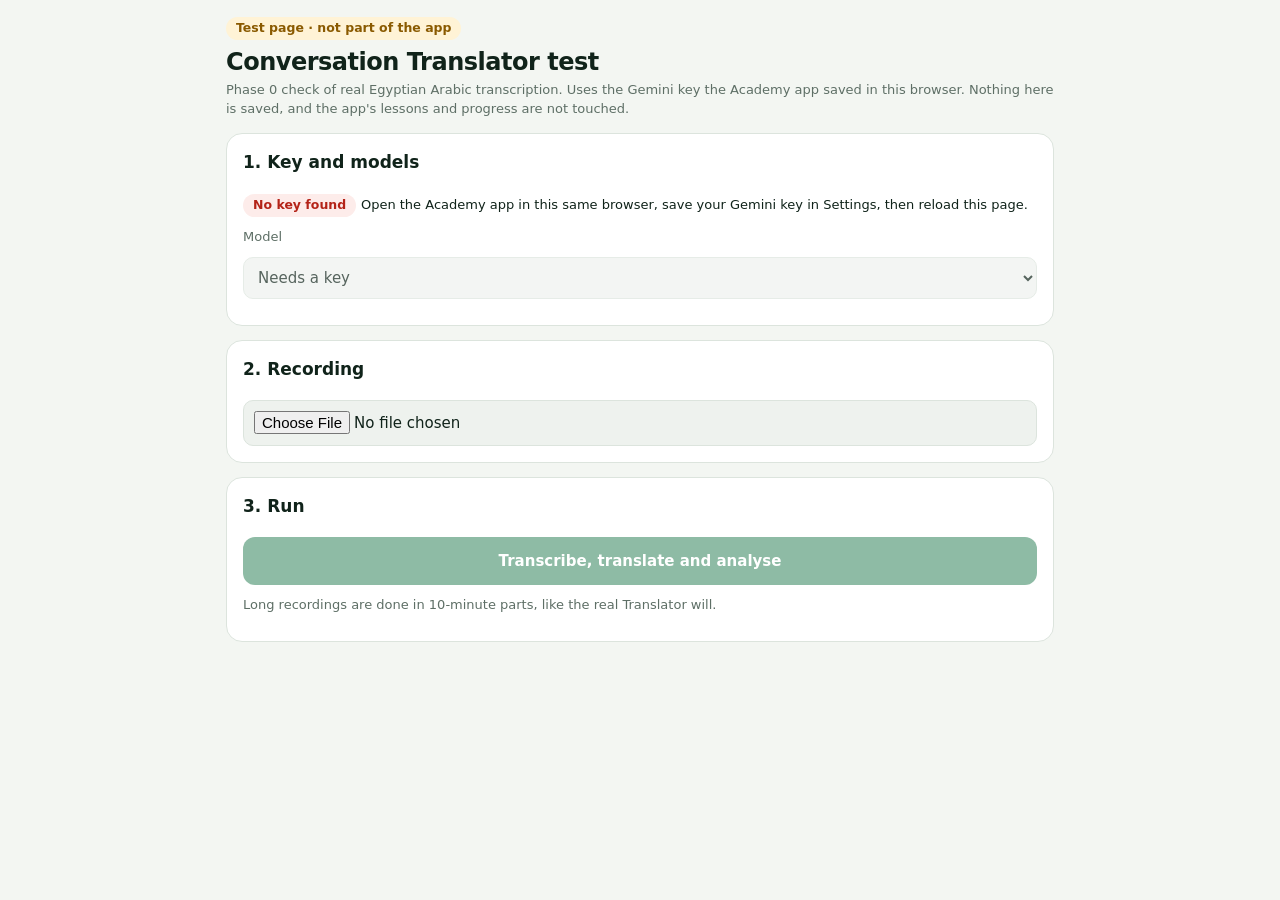
==== translator-lab.html @ 2e67fa05 "Add unlinked test page for the planned Conversation Translator Phase 0 check of real Gemini transcri" ====
<!doctype html>
<html lang="en">
<head>
<meta charset="utf-8">
<meta name="viewport" content="width=device-width,initial-scale=1,viewport-fit=cover">
<meta name="robots" content="noindex">
<title>Translator Test</title>
<!-- Phase 0 test page for the planned Conversation Translator. Not linked from the app. It only READS the Gemini key
     the Academy saved in this browser; it never writes to the app's storage, so lessons and progress are untouched. -->
<style>
:root{--bg:#F3F6F2;--surface:#fff;--sunk:#EEF2EE;--ink:#10231A;--muted:#5E6F66;--ink-2:#46584E;--line:#DCE4DD;--pri:#1F7A4D;--on-pri:#fff;--pale:#E3F1E8;--pale-ink:#1B5E3C;--amber:#8A5A00;--amber-pale:#FFF3D6;--danger:#B42318;--danger-pale:#FDECEA;
  --font:"Segoe UI",system-ui,-apple-system,Roboto,sans-serif;--font-ar:"Noto Naskh Arabic","Segoe UI","Geeza Pro",Tahoma,sans-serif}
@media (prefers-color-scheme:dark){:root{--bg:#0f1512;--surface:#18201b;--sunk:#131a16;--ink:#e8efe9;--muted:#9aa89f;--ink-2:#b7c4bb;--line:#27322b;--pri:#3DBE7E;--on-pri:#06130c;--pale:#16301f;--pale-ink:#8fe0b4;--amber:#f5c46b;--amber-pale:#3a2c10;--danger:#ff8a80;--danger-pale:#3a1714}}
*{box-sizing:border-box} [hidden]{display:none!important}
body{margin:0;background:var(--bg);color:var(--ink);font:15px/1.5 var(--font)}
main{max-width:860px;margin:0 auto;padding:16px 16px 60px;display:flex;flex-direction:column;gap:14px}
h1{margin:4px 0 0;font-size:24px;letter-spacing:-.02em} h2{margin:0 0 8px;font-size:17px}
p{margin:0} .muted{color:var(--muted)} .sm{font-size:13px}
.card{background:var(--surface);border:1px solid var(--line);border-radius:16px;padding:16px;display:flex;flex-direction:column;gap:10px}
.btn{display:inline-flex;align-items:center;justify-content:center;gap:8px;min-height:48px;padding:0 18px;border-radius:12px;border:1px solid var(--line);background:var(--surface);color:var(--ink);font:inherit;font-weight:700;cursor:pointer}
.btn.primary{background:var(--pri);color:var(--on-pri);border-color:transparent} .btn:disabled{opacity:.5;cursor:default}
select,input[type=file]{font:inherit;color:var(--ink);background:var(--sunk);border:1px solid var(--line);border-radius:10px;padding:10px;width:100%}
audio{width:100%}
.pill{display:inline-block;padding:2px 10px;border-radius:99px;font-size:12.5px;font-weight:700;background:var(--pale);color:var(--pale-ink)}
.pill.warn{background:var(--amber-pale);color:var(--amber)} .pill.bad{background:var(--danger-pale);color:var(--danger)}
.kv{display:grid;grid-template-columns:auto 1fr;gap:4px 14px;font-size:14px} .kv b{color:var(--muted);font-weight:600}
#log{font:12.5px/1.5 ui-monospace,Consolas,monospace;background:var(--sunk);border-radius:10px;padding:10px;white-space:pre-wrap;max-height:260px;overflow:auto}
.seg{display:grid;grid-template-columns:1fr;gap:6px;padding:12px;border:1px solid var(--line);border-radius:12px;background:var(--surface);text-align:left;font:inherit;color:inherit;cursor:pointer;width:100%}
.seg.on{border-color:var(--pri);box-shadow:0 0 0 2px var(--pri) inset}
.seg-top{display:flex;flex-wrap:wrap;gap:6px;align-items:center;font-size:12.5px;color:var(--muted)}
.ar{font-family:var(--font-ar);font-size:21px;font-weight:600;line-height:1.7;direction:rtl;text-align:right}
.en{font-size:15px;color:var(--ink-2)}
@media (min-width:720px){.seg.sbs{grid-template-columns:1fr 1fr;align-items:start} .seg.sbs .seg-top{grid-column:1/-1}}
.segs{display:flex;flex-direction:column;gap:8px}
.views{display:flex;gap:6px;flex-wrap:wrap} .views .btn{min-height:40px;padding:0 14px} .views .btn.on{background:var(--pale);color:var(--pale-ink);border-color:transparent}
ul{margin:0;padding-left:20px} li{margin:3px 0}
.st{font-size:11.5px;font-weight:800;text-transform:uppercase;letter-spacing:.04em;margin-right:6px}
.st.stated{color:var(--pale-ink)} .st.suggested{color:var(--amber)} .st.uncertain{color:var(--danger)}
.item{padding:10px 0;border-top:1px solid var(--line)} .item:first-child{border-top:0}
</style>
</head>
<body>
<main>
  <div><span class="pill warn">Test page · not part of the app</span><h1>Conversation Translator test</h1>
    <p class="muted sm">Phase 0 check of real Egyptian Arabic transcription. Uses the Gemini key the Academy app saved in this browser. Nothing here is saved, and the app's lessons and progress are not touched.</p></div>

  <section class="card"><h2>1. Key and models</h2><div id="keyState"></div>
    <label class="sm muted" for="model">Model</label><select id="model" disabled><option>Checking…</option></select>
    <p class="sm muted" id="modelNote"></p></section>

  <section class="card"><h2>2. Recording</h2>
    <input type="file" id="file" accept="audio/*,.mp3,.m4a,.wav,.aac,.ogg,.opus,.flac,.webm">
    <div class="kv" id="meta" hidden></div><audio id="player" controls hidden></audio></section>

  <section class="card"><h2>3. Run</h2>
    <button class="btn primary" id="run" disabled>Transcribe, translate and analyse</button>
    <p class="sm muted">Long recordings are done in 10-minute parts, like the real Translator will.</p>
    <div id="status"></div><div id="log" hidden></div>
    <button class="btn" id="copy" hidden>Copy report</button>
    <p class="sm muted" id="copyNote" hidden>The report has the transcript, timings and any errors, never the key. Paste it in the chat with Claude.</p></section>

  <section class="card" id="out" hidden><h2>Transcript and translation</h2>
    <div class="views"><button class="btn on" data-v="sbs">Side by side</button><button class="btn" data-v="ar">Arabic</button><button class="btn" data-v="en">English</button></div>
    <div class="segs" id="segs"></div></section>
  <section class="card" id="sum" hidden></section>
  <section class="card" id="ctx" hidden></section>
  <section class="card" id="learn" hidden></section>
</main>
<script>
const API = 'https://generativelanguage.googleapis.com';
const key = (() => { try { return localStorage.getItem('gemini_key') || ''; } catch { return ''; } })();
const $ = id => document.getElementById(id);
const esc = s => String(s ?? '').replace(/[&<>"']/g, c => ({ '&': '&amp;', '<': '&lt;', '>': '&gt;', '"': '&quot;', "'": '&#39;' }[c]));
const report = { page: 'translator-lab v1', started: null, model: null, file: null, steps: [], errors: [], usage: [], segments: [], analysis: null };
let file = null, duration = 0, segs = [], view = 'sbs';
const OUT = {};                                                       // each model's longest allowed answer

const log = (m) => { const l = $('log'); l.hidden = false; const t = new Date().toLocaleTimeString(); l.textContent += `[${t}] ${m}\n`; l.scrollTop = l.scrollHeight; report.steps.push(`${t} ${m}`); };
const status = (html) => { $('status').innerHTML = html; };
const fail = (where, e) => { const msg = (e && e.message) || String(e); report.errors.push({ where, msg }); log(`ERROR in ${where}: ${msg}`); };
const hdr = extra => ({ 'x-goog-api-key': key, ...extra });          // the key goes in a header, never in a URL
async function api(path, opts = {}){
  const r = await fetch(API + path, { ...opts, headers: hdr(opts.headers || {}) });
  const text = await r.text(); let j = null; try { j = JSON.parse(text); } catch {}
  if (!r.ok) throw new Error(`${r.status} ${(j && j.error && j.error.message) || text.slice(0, 300)}`);
  return { r, j, text };
}
const mmss = s => { s = Math.max(0, Math.round(s)); const h = Math.floor(s / 3600), m = Math.floor(s % 3600 / 60), x = s % 60;
  return (h ? h + ':' + String(m).padStart(2, '0') : m) + ':' + String(x).padStart(2, '0'); };
const secs = t => { const p = String(t || '').split(':').map(Number); if (p.some(isNaN)) return 0; return p.reduce((a, v) => a * 60 + v, 0); };

/* 1. Key and models */
const PREFER = ['gemini-3.8-flash', 'gemini-4-hydrogen', 'gemini-3.6-flash', 'gemini-3.5-transcribe', 'gemini-3.5-flash-lite', 'gemini-3.1-pro-preview'];
(async () => {
  if (!key){ $('keyState').innerHTML = `<span class="pill bad">No key found</span> <span class="sm">Open the Academy app in this same browser, save your Gemini key in Settings, then reload this page.</span>`; $('model').innerHTML = '<option>Needs a key</option>'; return; }
  $('keyState').innerHTML = `<span class="pill">Key found</span> <span class="sm muted">from the Academy app (not shown)</span>`;
  try {
    let models = [], tok = '';
    do { const { j } = await api(`/v1beta/models?pageSize=200${tok ? '&pageToken=' + tok : ''}`); models = models.concat(j.models || []); tok = j.nextPageToken || ''; } while (tok);
    const gen = models.filter(m => (m.supportedGenerationMethods || []).includes('generateContent')).map(m => ({ id: m.name.replace('models/', ''), out: m.outputTokenLimit, inp: m.inputTokenLimit, name: m.displayName }));
    report.modelsAvailable = gen.map(m => m.id); gen.forEach(m => OUT[m.id] = m.out);
    const sel = $('model'); sel.innerHTML = '';
    const ordered = [...PREFER.map(p => gen.find(m => m.id === p)).filter(Boolean), ...gen.filter(m => !PREFER.includes(m.id) && /gemini/.test(m.id) && !/embed|image|tts|live|veo|imagen/.test(m.id))];
    ordered.forEach(m => sel.add(new Option(`${m.id}${m.out ? ` · max output ${m.out}` : ''}`, m.id)));
    sel.disabled = !ordered.length;
    $('modelNote').textContent = ordered.length ? `${gen.length} models can be used with this key. The first one is suggested.` : 'No suitable model found for this key.';
    log(`Models with generateContent: ${gen.map(m => m.id).join(', ')}`);
    ready();
  } catch (e){ fail('list models', e); $('keyState').innerHTML += ` <span class="pill bad">Key check failed</span>`; }
})();

/* 2. Recording */
const MIME = { mp3: 'audio/mp3', m4a: 'audio/m4a', mp4: 'audio/m4a', wav: 'audio/wav', aac: 'audio/aac', ogg: 'audio/ogg', oga: 'audio/ogg', opus: 'audio/opus', flac: 'audio/flac', webm: 'audio/webm', aiff: 'audio/aiff' };
$('file').onchange = () => {
  file = $('file').files[0] || null; duration = 0; if (!file) return ready();
  const ext = (file.name.split('.').pop() || '').toLowerCase(), mime = MIME[ext];
  const p = $('player'); p.src = URL.createObjectURL(file); p.hidden = false;
  const show = () => { $('meta').hidden = false; $('meta').innerHTML = `<b>File</b><span>${esc(file.name)}</span><b>Size</b><span>${(file.size / 1048576).toFixed(1)} MB</span>
    <b>Type</b><span>${esc(file.type || 'unknown')} → sends as ${esc(mime || 'not supported')}</span><b>Length</b><span>${duration ? mmss(duration) : 'reading…'}</span>`; };
  show(); p.onloadedmetadata = () => { duration = isFinite(p.duration) ? p.duration : 0; show(); ready(); };
  p.onerror = () => { log('This browser could not read the audio length.'); ready(); };
  report.file = { name: file.name, sizeMB: +(file.size / 1048576).toFixed(2), browserType: file.type, sentAs: mime || null };
  if (!mime) status(`<span class="pill bad">Unsupported format</span> <span class="sm">Use MP3, M4A, WAV, AAC or OGG.</span>`);
  ready();
};
function ready(){ $('run').disabled = !(key && file && MIME[(file.name.split('.').pop() || '').toLowerCase()] && !$('model').disabled); }

/* 3. Run */
async function upload(f, mime){
  const start = await fetch(API + '/upload/v1beta/files', { method: 'POST', headers: hdr({ 'X-Goog-Upload-Protocol': 'resumable', 'X-Goog-Upload-Command': 'start',
    'X-Goog-Upload-Header-Content-Length': String(f.size), 'X-Goog-Upload-Header-Content-Type': mime, 'Content-Type': 'application/json' }), body: JSON.stringify({ file: { display_name: 'translator-test' } }) });
  if (!start.ok) throw new Error(`upload start ${start.status} ${(await start.text()).slice(0, 300)}`);
  const url = start.headers.get('x-goog-upload-url');
  if (!url) throw new Error('The upload address was not readable in this browser (header not exposed).');
  const done = await fetch(url, { method: 'POST', headers: { 'X-Goog-Upload-Offset': '0', 'X-Goog-Upload-Command': 'upload, finalize' }, body: f });
  const j = await done.json().catch(() => null);
  if (!done.ok || !j?.file) throw new Error(`upload ${done.status} ${JSON.stringify(j).slice(0, 300)}`);
  let fo = j.file;
  for (let i = 0; fo.state === 'PROCESSING' && i < 90; i++){ await new Promise(r => setTimeout(r, 2000)); fo = (await api('/v1beta/' + fo.name)).j; }
  if (fo.state !== 'ACTIVE') throw new Error('File not ready: ' + fo.state);
  return fo;
}
const b64 = f => new Promise((res, rej) => { const r = new FileReader(); r.onload = () => res(String(r.result).split(',')[1]); r.onerror = rej; r.readAsDataURL(f); });

// Ask for JSON. Tries the documented schema field first, then plain JSON mode, then a prompt-only request; reports which worked.
async function gen(model, parts, schema, label){
  const tries = [
    ['responseSchema', { responseMimeType: 'application/json', responseSchema: schema }],
    ['responseJsonSchema', { responseMimeType: 'application/json', responseJsonSchema: schema }],
    ['json mode', { responseMimeType: 'application/json' }],
    ['plain', {}]];
  let last;
  for (const [how, cfg] of tries){
    try {
      const t0 = performance.now();
      const { j } = await api(`/v1beta/models/${model}:generateContent`, { method: 'POST', headers: { 'Content-Type': 'application/json' },
        body: JSON.stringify({ contents: [{ role: 'user', parts }], generationConfig: { temperature: 0, maxOutputTokens: Math.min(OUT[model] || 8192, 65536), ...cfg } }) });
      const cand = j.candidates?.[0]; const text = (cand?.content?.parts || []).map(p => p.text || '').join('');
      report.usage.push({ step: label, how, seconds: +((performance.now() - t0) / 1000).toFixed(1), finish: cand?.finishReason, usage: j.usageMetadata });
      const m = text.match(/\{[\s\S]*\}/); if (!m) throw new Error(`No JSON in answer (finish: ${cand?.finishReason}) ${text.slice(0, 200)}`);
      log(`${label}: done with ${how} in ${((performance.now() - t0) / 1000).toFixed(0)} s (finish: ${cand?.finishReason})`);
      return JSON.parse(m[0]);
    } catch (e){ last = e; if (/^(400)/.test(e.message) && /schema|Unknown name|Invalid JSON payload|response/i.test(e.message)) { log(`${label}: ${how} not accepted, trying next way`); continue; } throw e; }
  }
  throw last;
}

const SEG_SCHEMA = { type: 'object', properties: { segments: { type: 'array', items: { type: 'object', properties: {
  start: { type: 'string' }, end: { type: 'string' }, speaker: { type: 'string' }, role: { type: 'string' }, ar: { type: 'string' }, en: { type: 'string' },
  unclear: { type: 'boolean' }, check: { type: 'boolean' } }, required: ['start', 'speaker', 'ar', 'en'] } } }, required: ['segments'] };
const ITEM = { type: 'object', properties: { text: { type: 'string' }, status: { type: 'string', enum: ['stated', 'suggested', 'uncertain'] }, times: { type: 'array', items: { type: 'string' } } }, required: ['text', 'status'] };
const AN_SCHEMA = { type: 'object', properties: {
  summary: { type: 'object', properties: { overview: { type: 'string' }, key_points: { type: 'array', items: ITEM }, symptoms_findings: { type: 'array', items: ITEM },
    treatment_medication: { type: 'array', items: ITEM }, decisions_next_steps: { type: 'array', items: ITEM }, important_details: { type: 'array', items: ITEM } }, required: ['overview'] },
  context: { type: 'array', items: { type: 'object', properties: { ar: { type: 'string' }, lat: { type: 'string' }, kind: { type: 'string' }, meaning: { type: 'string' }, explanation: { type: 'string' }, alternatives: { type: 'string' }, times: { type: 'array', items: { type: 'string' } } }, required: ['ar', 'meaning'] } },
  learn: { type: 'array', items: { type: 'object', properties: { ar: { type: 'string' }, lat: { type: 'string' }, en: { type: 'string' }, usage: { type: 'string' }, medical_context: { type: 'string' },
    register: { type: 'string', enum: ['everyday', 'formal medical'] }, alternatives: { type: 'array', items: { type: 'object', properties: { ar: { type: 'string' }, lat: { type: 'string' }, en: { type: 'string' } } } } }, required: ['ar', 'lat', 'en'] } } },
  required: ['summary'] };

const segPrompt = (from, to, speakers) => `You are transcribing a pre-recorded conversation in Egyptian colloquial Arabic (Cairo dialect), most likely in a hospital or clinic. Speakers may include doctors, nurses, patients, parents and hospital staff.
Transcribe ONLY the part of the audio from ${from} to ${to} (timestamps from the start of the recording).
Rules:
- Write the Arabic exactly as spoken, in Egyptian Arabic spelling (for example: مش، دلوقتي، عايز، إزيك، كده), not Modern Standard Arabic. Words said in English (often medical terms or drug names) stay in English, in Latin letters, as spoken.
- Make a new segment at every change of speaker, and split long turns into sentences. Give start and end as M:SS or H:MM:SS from the start of the whole recording.
- Label speakers consistently as "Speaker 1", "Speaker 2", and so on.${speakers.length ? ` Speakers found earlier in this recording: ${speakers.join('; ')}. Keep the same labels for the same voices.` : ''} Set role to doctor, nurse, patient, parent, staff or unknown, only from what the conversation supports.
- Translate each segment into natural English that keeps the intended meaning, not word for word.
- Where words are unclear or inaudible, write [غير واضح] in the Arabic and [unclear] in the English at that spot and set unclear to true. Never guess, complete or invent missing words.
- Write medicine names, doses, numbers and instructions exactly as heard; set check to true if you are not fully sure of them.
- If nobody speaks in this part, return an empty segments list.
Return JSON: {"segments":[{"start","end","speaker","role","ar","en","unclear","check"}]}.`;

const anPrompt = transcript => `Below is a transcript of a conversation in Egyptian Arabic, most likely in a hospital or clinic, with an English translation of each line. Use ONLY what is in it. Never add facts, diagnoses, drugs or doses that are not said.
Produce JSON with:
1. summary: overview (2-3 sentences, what the conversation was about); key_points; symptoms_findings; treatment_medication (include exact doses only if said); decisions_next_steps; important_details (things that must not be overlooked). Each item has text, status ("stated" = clearly said; "suggested" = proposed or recommended but not agreed; "uncertain" = unclear, hedged or contradictory) and times (the segment start times it comes from). Leave a list empty if nothing was said about it.
2. context: Egyptian expressions, slang, idioms, cultural points, medical terms in plain English, tone or urgency, possible misunderstandings and ambiguous lines. Each: ar (the words), lat (transliteration), kind (slang, idiom, cultural, medical term, tone, ambiguity), meaning, explanation, alternatives (other possible readings if the meaning is uncertain), times.
3. learn: 6-12 useful expressions from this conversation for a doctor learning Egyptian Arabic. Each: ar, lat (accurate Egyptian transliteration, e.g. "ezzayyak", "delwa'ti"), en, usage (when and how it is used), medical_context, register ("everyday" or "formal medical"), alternatives (other ways people say it, each with ar, lat, en).
Transcript (time | speaker | Arabic | English):
${transcript}`;

$('run').onclick = async () => {
  const mime = MIME[(file.name.split('.').pop() || '').toLowerCase()], model = $('model').value;
  $('run').disabled = true; $('log').textContent = ''; Object.assign(report, { started: new Date().toISOString(), model, steps: [], errors: [], usage: [], segments: [], analysis: null, durationSec: Math.round(duration) });
  segs = []; ['out', 'sum', 'ctx', 'learn'].forEach(id => $(id).hidden = true);
  let fo = null, part;
  try {
    status('<span class="pill warn">Uploading…</span>'); log(`Model ${model}. File ${file.name}, ${(file.size / 1048576).toFixed(1)} MB, ${mmss(duration)}.`);
    try { const t0 = performance.now(); fo = await upload(file, mime); part = { file_data: { mime_type: mime, file_uri: fo.uri } }; report.uploadPath = 'files api'; log(`Uploaded to Gemini file storage in ${((performance.now() - t0) / 1000).toFixed(0)} s.`); }
    catch (e){ fail('file upload', e);
      if (file.size > 19 * 1048576) throw new Error('Upload failed and the file is too big to send directly (over 19 MB).');
      log('Sending the audio directly in the request instead.'); part = { inline_data: { mime_type: mime, data: await b64(file) } }; report.uploadPath = 'inline'; }
    const total = duration || 600, step = 600, parts = Math.max(1, Math.ceil(total / step));
    for (let i = 0; i < parts; i++){
      const from = mmss(i * step), to = mmss(Math.min(total, (i + 1) * step) + (i === parts - 1 ? 5 : 0));
      status(`<span class="pill warn">Transcribing ${from}–${to}${parts > 1 ? ` (part ${i + 1} of ${parts})` : ''}…</span>`);
      const speakers = [...new Map(segs.map(s => [s.speaker, `${s.speaker}${s.role && s.role !== 'unknown' ? ' (' + s.role + ')' : ''}`])).values()];
      const j = await gen(model, [part, { text: segPrompt(from, to, speakers) }], SEG_SCHEMA, `part ${i + 1}`);
      const got = (j.segments || []).filter(s => s && (s.ar || s.en)); segs = segs.concat(got); log(`part ${i + 1}: ${got.length} segments`); render();
    }
    report.segments = segs;
    status('<span class="pill warn">Writing summary, context and phrases…</span>');
    const tr = segs.map(s => `${s.start} | ${s.speaker}${s.role ? ' (' + s.role + ')' : ''} | ${s.ar} | ${s.en}`).join('\n');
    const an = await gen(model, [{ text: anPrompt(tr) }], AN_SCHEMA, 'analysis'); report.analysis = an; renderAnalysis(an);
    status(`<span class="pill">Done</span> <span class="sm">${segs.length} segments, ${new Set(segs.map(s => s.speaker)).size} speakers.</span>`);
  } catch (e){ fail('run', e); status(`<span class="pill bad">Stopped</span> <span class="sm">${esc(e.message)}</span>`); }
  finally {
    if (fo) { try { await api('/v1beta/' + fo.name, { method: 'DELETE' }); log('Deleted the file from Gemini file storage.'); } catch (e){ fail('delete file', e); } }
    $('run').disabled = false; $('copy').hidden = false; $('copyNote').hidden = false;
  }
};

/* Results */
function render(){
  $('out').hidden = !segs.length;
  $('segs').innerHTML = segs.map((s, i) => `<button type="button" class="seg ${view === 'sbs' ? 'sbs' : ''}" data-i="${i}">
    <span class="seg-top"><b>${esc(s.start)}${s.end ? '–' + esc(s.end) : ''}</b><span class="pill">${esc(s.speaker)}${s.role && s.role !== 'unknown' ? ' · ' + esc(s.role) : ''}</span>${s.unclear ? '<span class="pill warn">unclear part</span>' : ''}${s.check ? '<span class="pill warn">check the audio</span>' : ''}</span>
    ${view !== 'en' ? `<span class="ar" lang="ar">${esc(s.ar)}</span>` : ''}${view !== 'ar' ? `<span class="en">${esc(s.en)}</span>` : ''}</button>`).join('');
}
$('segs').onclick = e => { const b = e.target.closest('.seg'); if (!b) return; const s = segs[+b.dataset.i], p = $('player');
  document.querySelectorAll('.seg.on').forEach(x => x.classList.remove('on')); b.classList.add('on');
  p.currentTime = secs(s.start); p.play().catch(() => {}); const end = secs(s.end);
  if (end > secs(s.start)) { clearInterval(p._t); p._t = setInterval(() => { if (p.currentTime >= end + 0.3 || p.paused){ p.pause(); clearInterval(p._t); b.classList.remove('on'); } }, 200); } };
document.querySelector('.views').onclick = e => { const b = e.target.closest('[data-v]'); if (!b) return; view = b.dataset.v;
  document.querySelectorAll('.views .btn').forEach(x => x.classList.toggle('on', x === b)); render(); };
const items = (title, list) => list && list.length ? `<h3 style="margin:10px 0 4px;font-size:15px">${title}</h3><ul>${list.map(x => `<li><span class="st ${esc(x.status)}">${esc(x.status)}</span>${esc(x.text)}${x.times?.length ? ` <span class="muted sm">(${x.times.map(esc).join(', ')})</span>` : ''}</li>`).join('')}</ul>` : '';
function renderAnalysis(a){
  const s = a.summary || {};
  $('sum').hidden = false; $('sum').innerHTML = `<h2>Summary</h2><p>${esc(s.overview)}</p>${items('Key discussion points', s.key_points)}${items('Symptoms and medical findings', s.symptoms_findings)}${items('Treatment and medication', s.treatment_medication)}${items('Decisions and next steps', s.decisions_next_steps)}${items('Important details', s.important_details)}`;
  $('ctx').hidden = !(a.context || []).length; $('ctx').innerHTML = `<h2>Extra context</h2>` + (a.context || []).map(c => `<div class="item"><div class="ar" lang="ar">${esc(c.ar)}</div><p><b>${esc(c.lat)}</b> <span class="pill">${esc(c.kind)}</span></p><p>${esc(c.meaning)}</p><p class="muted sm">${esc(c.explanation)}${c.alternatives ? ' · Other readings: ' + esc(c.alternatives) : ''}</p></div>`).join('');
  $('learn').hidden = !(a.learn || []).length; $('learn').innerHTML = `<h2>Learn</h2>` + (a.learn || []).map(l => `<div class="item"><div class="ar" lang="ar">${esc(l.ar)}</div><p><b>${esc(l.lat)}</b> · ${esc(l.en)} <span class="pill">${esc(l.register)}</span></p><p class="sm">${esc(l.usage)}</p><p class="muted sm">${esc(l.medical_context)}</p>${(l.alternatives || []).length ? `<p class="sm muted">Also heard: ${l.alternatives.map(x => `<span lang="ar" dir="rtl">${esc(x.ar)}</span> (${esc(x.lat)}, ${esc(x.en)})`).join('; ')}</p>` : ''}</div>`).join('');
}
$('copy').onclick = async () => {
  const text = JSON.stringify(report, null, 1);
  try { await navigator.clipboard.writeText(text); $('copy').textContent = 'Copied'; }
  catch { const t = document.createElement('textarea'); t.value = text; document.body.append(t); t.select(); document.execCommand('copy'); t.remove(); $('copy').textContent = 'Copied'; }
  setTimeout(() => $('copy').textContent = 'Copy report', 2500);
};
</script>
</body>
</html>
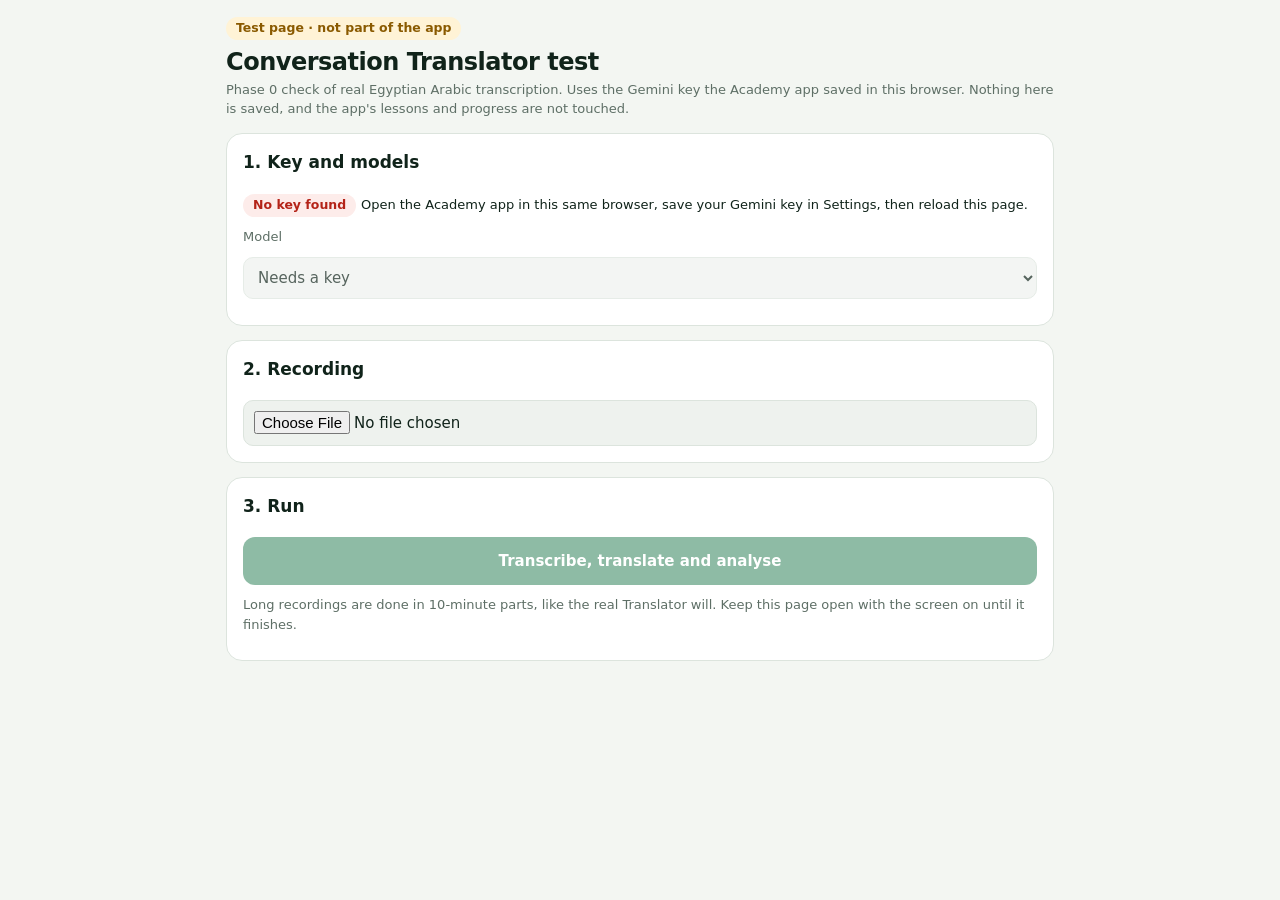
==== commit 1215284e: "Translator test page: stream answers, keep screen on, retry dropped connections Co-Authored-By: Clau" ====
--- a/translator-lab.html
+++ b/translator-lab.html
@@ -54,7 +54,7 @@
 
   <section class="card"><h2>3. Run</h2>
     <button class="btn primary" id="run" disabled>Transcribe, translate and analyse</button>
-    <p class="sm muted">Long recordings are done in 10-minute parts, like the real Translator will.</p>
+    <p class="sm muted">Long recordings are done in 10-minute parts, like the real Translator will. Keep this page open with the screen on until it finishes.</p>
     <div id="status"></div><div id="log" hidden></div>
     <button class="btn" id="copy" hidden>Copy report</button>
     <p class="sm muted" id="copyNote" hidden>The report has the transcript, timings and any errors, never the key. Paste it in the chat with Claude.</p></section>
@@ -71,7 +71,7 @@
 const key = (() => { try { return localStorage.getItem('gemini_key') || ''; } catch { return ''; } })();
 const $ = id => document.getElementById(id);
 const esc = s => String(s ?? '').replace(/[&<>"']/g, c => ({ '&': '&amp;', '<': '&lt;', '>': '&gt;', '"': '&quot;', "'": '&#39;' }[c]));
-const report = { page: 'translator-lab v1', started: null, model: null, file: null, steps: [], errors: [], usage: [], segments: [], analysis: null };
+const report = { page: 'translator-lab v2', started: null, model: null, file: null, steps: [], errors: [], usage: [], segments: [], analysis: null };
 let file = null, duration = 0, segs = [], view = 'sbs';
 const OUT = {};                                                       // each model's longest allowed answer
 
@@ -149,21 +149,63 @@
     ['responseJsonSchema', { responseMimeType: 'application/json', responseJsonSchema: schema }],
     ['json mode', { responseMimeType: 'application/json' }],
     ['plain', {}]];
-  let last;
-  for (const [how, cfg] of tries){
-    try {
-      const t0 = performance.now();
-      const { j } = await api(`/v1beta/models/${model}:generateContent`, { method: 'POST', headers: { 'Content-Type': 'application/json' },
-        body: JSON.stringify({ contents: [{ role: 'user', parts }], generationConfig: { temperature: 0, maxOutputTokens: Math.min(OUT[model] || 8192, 65536), ...cfg } }) });
-      const cand = j.candidates?.[0]; const text = (cand?.content?.parts || []).map(p => p.text || '').join('');
-      report.usage.push({ step: label, how, seconds: +((performance.now() - t0) / 1000).toFixed(1), finish: cand?.finishReason, usage: j.usageMetadata });
-      const m = text.match(/\{[\s\S]*\}/); if (!m) throw new Error(`No JSON in answer (finish: ${cand?.finishReason}) ${text.slice(0, 200)}`);
-      log(`${label}: done with ${how} in ${((performance.now() - t0) / 1000).toFixed(0)} s (finish: ${cand?.finishReason})`);
-      return JSON.parse(m[0]);
-    } catch (e){ last = e; if (/^(400)/.test(e.message) && /schema|Unknown name|Invalid JSON payload|response/i.test(e.message)) { log(`${label}: ${how} not accepted, trying next way`); continue; } throw e; }
+  let last, start = 0;
+  for (let t = start; t < tries.length; t++){
+    const [how, cfg] = tries[t];
+    for (let attempt = 1; attempt <= 2; attempt++){
+      try {
+        const res = await streamGen(model, { contents: [{ role: 'user', parts }], generationConfig: { temperature: 0, maxOutputTokens: Math.min(OUT[model] || 8192, 65536), ...cfg } }, label);
+        report.usage.push({ step: label, how, attempt, seconds: res.seconds, firstByteSeconds: res.firstByte, finish: res.finish, usage: res.usage });
+        const m = res.text.match(/\{[\s\S]*\}/); if (!m) throw new Error(`No JSON in answer (finish: ${res.finish}) ${res.text.slice(0, 200)}`);
+        log(`${label}: done with ${how} in ${res.seconds} s, first data after ${res.firstByte} s (finish: ${res.finish})`);
+        return JSON.parse(m[0]);
+      } catch (e){
+        last = e;
+        if (/^(400)/.test(e.message) && /schema|Unknown name|Invalid JSON payload|response/i.test(e.message)) { log(`${label}: ${how} not accepted, trying next way`); break; }
+        if (e instanceof TypeError && attempt === 1){                    // the connection dropped (phone asleep, app switched, network): wait, then try once more
+          fail(label + ' (connection dropped, retrying once)', e); await backOnline(); continue; }
+        throw e;
+      }
+    }
+    if (!/^(400)/.test(last?.message || '')) throw last;
   }
   throw last;
 }
+// Streams the answer so data keeps flowing on slow answers, with a running timer on screen.
+async function streamGen(model, body, label){
+  const t0 = performance.now(); let firstByte = null, text = '', finish = null, usage = null, chars = 0;
+  const tick = setInterval(() => status(`<span class="pill warn">${esc(label)}: ${firstByte === null ? 'waiting for Gemini' : 'receiving'} · ${Math.round((performance.now() - t0) / 1000)} s${chars ? ` · ${chars} characters` : ''}</span> <span class="sm muted">Keep this page open with the screen on.</span>`), 1000);
+  try {
+    const r = await fetch(`${API}/v1beta/models/${model}:streamGenerateContent?alt=sse`, { method: 'POST', headers: hdr({ 'Content-Type': 'application/json' }), body: JSON.stringify(body) });
+    if (!r.ok){ const tx = await r.text(); let j = null; try { j = JSON.parse(tx); } catch {} throw new Error(`${r.status} ${(j && (j.error || j[0]?.error)?.message) || tx.slice(0, 300)}`); }
+    const rd = r.body.getReader(), dec = new TextDecoder(); let buf = '';
+    for (;;){
+      const { done, value } = await rd.read(); if (done) break;
+      if (firstByte === null) firstByte = +((performance.now() - t0) / 1000).toFixed(1);
+      buf += dec.decode(value, { stream: true });
+      let k; while ((k = buf.indexOf('\n')) >= 0){
+        const line = buf.slice(0, k).trim(); buf = buf.slice(k + 1);
+        if (!line.startsWith('data:')) continue;
+        let j; try { j = JSON.parse(line.slice(5)); } catch { continue; }
+        if (j.error) throw new Error(`stream error ${j.error.code || ''} ${j.error.message || ''}`);
+        const c = j.candidates?.[0]; text += (c?.content?.parts || []).map(p => (p.thought ? '' : p.text || '')).join(''); chars = text.length;
+        if (c?.finishReason) finish = c.finishReason; if (j.usageMetadata) usage = j.usageMetadata;
+      }
+    }
+    return { text, finish, usage, firstByte, seconds: +((performance.now() - t0) / 1000).toFixed(1) };
+  } finally { clearInterval(tick); }
+}
+const backOnline = () => new Promise(res => { const ok = () => navigator.onLine && document.visibilityState === 'visible';
+  if (ok()) return setTimeout(res, 1500); log('Waiting for the page to be visible and online again…');
+  const f = () => { if (ok()){ document.removeEventListener('visibilitychange', f); removeEventListener('online', f); setTimeout(res, 1500); } };
+  document.addEventListener('visibilitychange', f); addEventListener('online', f); });
+// Keep the screen on while it works, and note in the report if the page was hidden or went offline.
+let wake = null;
+const keepAwake = async on => { try { if (on && 'wakeLock' in navigator && document.visibilityState === 'visible') wake = await navigator.wakeLock.request('screen'); else if (!on && wake){ await wake.release(); wake = null; } } catch (e){ log('Screen-on request not allowed: ' + e.message); } };
+let running = false;
+document.addEventListener('visibilitychange', () => { if (!running) return; log(`Page ${document.visibilityState === 'hidden' ? 'hidden (screen off or another app)' : 'visible again'}`); if (document.visibilityState === 'visible') keepAwake(true); });
+addEventListener('offline', () => running && log('Phone went offline'));
+addEventListener('online', () => running && log('Phone back online'));
 
 const SEG_SCHEMA = { type: 'object', properties: { segments: { type: 'array', items: { type: 'object', properties: {
   start: { type: 'string' }, end: { type: 'string' }, speaker: { type: 'string' }, role: { type: 'string' }, ar: { type: 'string' }, en: { type: 'string' },
@@ -199,7 +241,7 @@
 
 $('run').onclick = async () => {
   const mime = MIME[(file.name.split('.').pop() || '').toLowerCase()], model = $('model').value;
-  $('run').disabled = true; $('log').textContent = ''; Object.assign(report, { started: new Date().toISOString(), model, steps: [], errors: [], usage: [], segments: [], analysis: null, durationSec: Math.round(duration) });
+  $('run').disabled = true; running = true; keepAwake(true); $('log').textContent = ''; Object.assign(report, { started: new Date().toISOString(), model, steps: [], errors: [], usage: [], segments: [], analysis: null, durationSec: Math.round(duration) });
   segs = []; ['out', 'sum', 'ctx', 'learn'].forEach(id => $(id).hidden = true);
   let fo = null, part;
   try {
@@ -223,8 +265,9 @@
     status(`<span class="pill">Done</span> <span class="sm">${segs.length} segments, ${new Set(segs.map(s => s.speaker)).size} speakers.</span>`);
   } catch (e){ fail('run', e); status(`<span class="pill bad">Stopped</span> <span class="sm">${esc(e.message)}</span>`); }
   finally {
-    if (fo) { try { await api('/v1beta/' + fo.name, { method: 'DELETE' }); log('Deleted the file from Gemini file storage.'); } catch (e){ fail('delete file', e); } }
-    $('run').disabled = false; $('copy').hidden = false; $('copyNote').hidden = false;
+    if (fo) { const del = () => api('/v1beta/' + fo.name, { method: 'DELETE' }).then(() => log('Deleted the file from Gemini file storage.'));
+      try { await del(); } catch (e){ fail('delete file', e); backOnline().then(del).catch(e2 => log('Could not delete it; Gemini removes it by itself within 48 hours.')); } }
+    running = false; keepAwake(false); $('run').disabled = false; $('copy').hidden = false; $('copyNote').hidden = false;
   }
 };
 
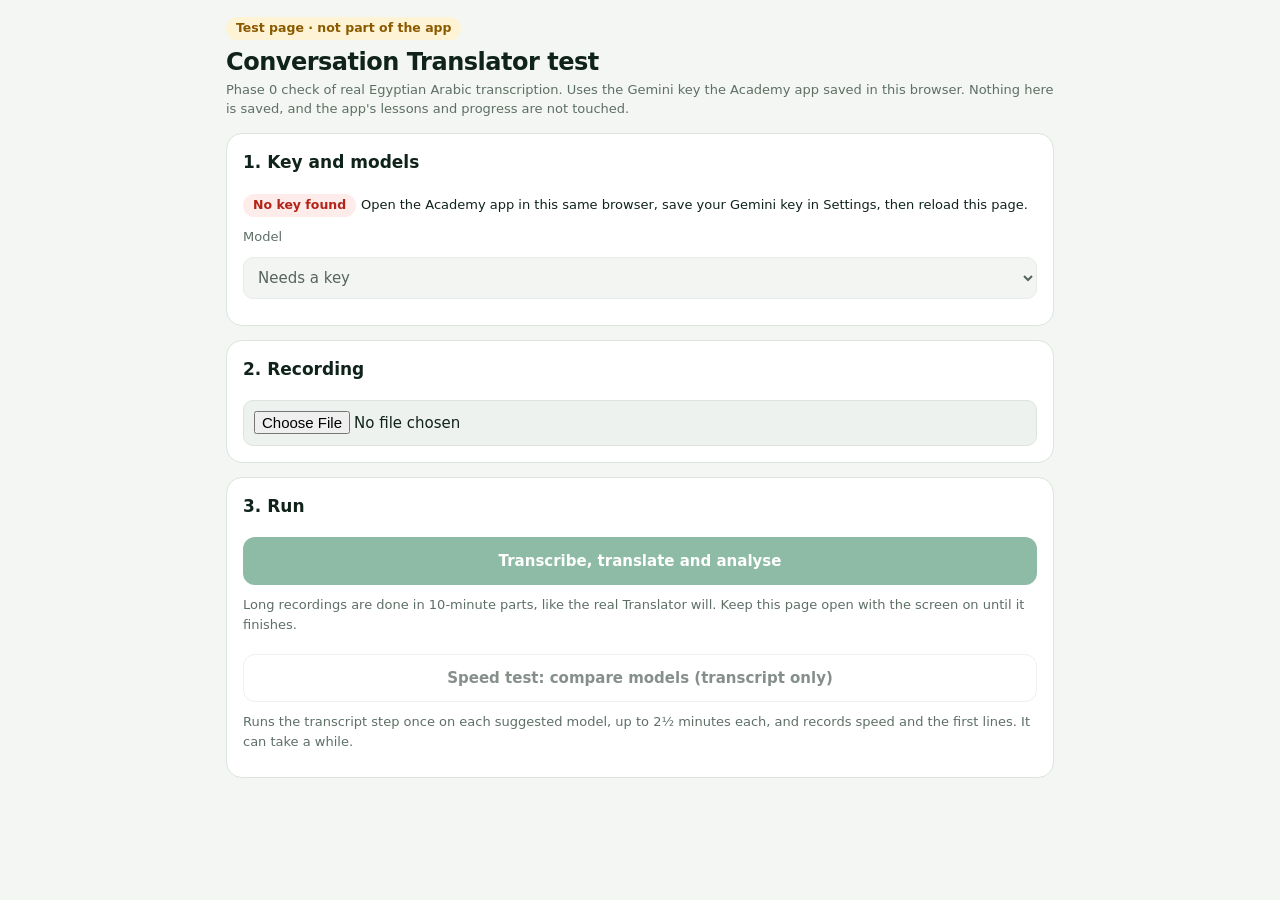
==== commit b524a7ab: "Translator test page v4: split analysis, answer checks, model speed test Default temperature and low" ====
--- a/translator-lab.html
+++ b/translator-lab.html
@@ -1,302 +1,393 @@
-<!doctype html>
-<html lang="en">
-<head>
-<meta charset="utf-8">
-<meta name="viewport" content="width=device-width,initial-scale=1,viewport-fit=cover">
-<meta name="robots" content="noindex">
-<title>Translator Test</title>
-<!-- Phase 0 test page for the planned Conversation Translator. Not linked from the app. It only READS the Gemini key
-     the Academy saved in this browser; it never writes to the app's storage, so lessons and progress are untouched. -->
-<style>
-:root{--bg:#F3F6F2;--surface:#fff;--sunk:#EEF2EE;--ink:#10231A;--muted:#5E6F66;--ink-2:#46584E;--line:#DCE4DD;--pri:#1F7A4D;--on-pri:#fff;--pale:#E3F1E8;--pale-ink:#1B5E3C;--amber:#8A5A00;--amber-pale:#FFF3D6;--danger:#B42318;--danger-pale:#FDECEA;
-  --font:"Segoe UI",system-ui,-apple-system,Roboto,sans-serif;--font-ar:"Noto Naskh Arabic","Segoe UI","Geeza Pro",Tahoma,sans-serif}
-@media (prefers-color-scheme:dark){:root{--bg:#0f1512;--surface:#18201b;--sunk:#131a16;--ink:#e8efe9;--muted:#9aa89f;--ink-2:#b7c4bb;--line:#27322b;--pri:#3DBE7E;--on-pri:#06130c;--pale:#16301f;--pale-ink:#8fe0b4;--amber:#f5c46b;--amber-pale:#3a2c10;--danger:#ff8a80;--danger-pale:#3a1714}}
-*{box-sizing:border-box} [hidden]{display:none!important}
-body{margin:0;background:var(--bg);color:var(--ink);font:15px/1.5 var(--font)}
-main{max-width:860px;margin:0 auto;padding:16px 16px 60px;display:flex;flex-direction:column;gap:14px}
-h1{margin:4px 0 0;font-size:24px;letter-spacing:-.02em} h2{margin:0 0 8px;font-size:17px}
-p{margin:0} .muted{color:var(--muted)} .sm{font-size:13px}
-.card{background:var(--surface);border:1px solid var(--line);border-radius:16px;padding:16px;display:flex;flex-direction:column;gap:10px}
-.btn{display:inline-flex;align-items:center;justify-content:center;gap:8px;min-height:48px;padding:0 18px;border-radius:12px;border:1px solid var(--line);background:var(--surface);color:var(--ink);font:inherit;font-weight:700;cursor:pointer}
-.btn.primary{background:var(--pri);color:var(--on-pri);border-color:transparent} .btn:disabled{opacity:.5;cursor:default}
-select,input[type=file]{font:inherit;color:var(--ink);background:var(--sunk);border:1px solid var(--line);border-radius:10px;padding:10px;width:100%}
-audio{width:100%}
-.pill{display:inline-block;padding:2px 10px;border-radius:99px;font-size:12.5px;font-weight:700;background:var(--pale);color:var(--pale-ink)}
-.pill.warn{background:var(--amber-pale);color:var(--amber)} .pill.bad{background:var(--danger-pale);color:var(--danger)}
-.kv{display:grid;grid-template-columns:auto 1fr;gap:4px 14px;font-size:14px} .kv b{color:var(--muted);font-weight:600}
-#log{font:12.5px/1.5 ui-monospace,Consolas,monospace;background:var(--sunk);border-radius:10px;padding:10px;white-space:pre-wrap;max-height:260px;overflow:auto}
-.seg{display:grid;grid-template-columns:1fr;gap:6px;padding:12px;border:1px solid var(--line);border-radius:12px;background:var(--surface);text-align:left;font:inherit;color:inherit;cursor:pointer;width:100%}
-.seg.on{border-color:var(--pri);box-shadow:0 0 0 2px var(--pri) inset}
-.seg-top{display:flex;flex-wrap:wrap;gap:6px;align-items:center;font-size:12.5px;color:var(--muted)}
-.ar{font-family:var(--font-ar);font-size:21px;font-weight:600;line-height:1.7;direction:rtl;text-align:right}
-.en{font-size:15px;color:var(--ink-2)}
-@media (min-width:720px){.seg.sbs{grid-template-columns:1fr 1fr;align-items:start} .seg.sbs .seg-top{grid-column:1/-1}}
-.segs{display:flex;flex-direction:column;gap:8px}
-.views{display:flex;gap:6px;flex-wrap:wrap} .views .btn{min-height:40px;padding:0 14px} .views .btn.on{background:var(--pale);color:var(--pale-ink);border-color:transparent}
-ul{margin:0;padding-left:20px} li{margin:3px 0}
-.st{font-size:11.5px;font-weight:800;text-transform:uppercase;letter-spacing:.04em;margin-right:6px}
-.st.stated{color:var(--pale-ink)} .st.suggested{color:var(--amber)} .st.uncertain{color:var(--danger)}
-.item{padding:10px 0;border-top:1px solid var(--line)} .item:first-child{border-top:0}
-</style>
-</head>
-<body>
-<main>
-  <div><span class="pill warn">Test page · not part of the app</span><h1>Conversation Translator test</h1>
-    <p class="muted sm">Phase 0 check of real Egyptian Arabic transcription. Uses the Gemini key the Academy app saved in this browser. Nothing here is saved, and the app's lessons and progress are not touched.</p></div>
-
-  <section class="card"><h2>1. Key and models</h2><div id="keyState"></div>
-    <label class="sm muted" for="model">Model</label><select id="model" disabled><option>Checking…</option></select>
-    <p class="sm muted" id="modelNote"></p></section>
-
-  <section class="card"><h2>2. Recording</h2>
-    <input type="file" id="file" accept="audio/*,.mp3,.m4a,.wav,.aac,.ogg,.opus,.flac,.webm">
-    <div class="kv" id="meta" hidden></div><audio id="player" controls hidden></audio></section>
-
-  <section class="card"><h2>3. Run</h2>
-    <button class="btn primary" id="run" disabled>Transcribe, translate and analyse</button>
-    <p class="sm muted">Long recordings are done in 10-minute parts, like the real Translator will. Keep this page open with the screen on until it finishes.</p>
-    <div id="status"></div><div id="log" hidden></div>
-    <button class="btn" id="copy" hidden>Copy report</button>
-    <p class="sm muted" id="copyNote" hidden>The report has the transcript, timings and any errors, never the key. Paste it in the chat with Claude.</p></section>
-
-  <section class="card" id="out" hidden><h2>Transcript and translation</h2>
-    <div class="views"><button class="btn on" data-v="sbs">Side by side</button><button class="btn" data-v="ar">Arabic</button><button class="btn" data-v="en">English</button></div>
-    <div class="segs" id="segs"></div></section>
-  <section class="card" id="sum" hidden></section>
-  <section class="card" id="ctx" hidden></section>
-  <section class="card" id="learn" hidden></section>
-</main>
-<script>
-const API = 'https://generativelanguage.googleapis.com';
-const key = (() => { try { return localStorage.getItem('gemini_key') || ''; } catch { return ''; } })();
-const $ = id => document.getElementById(id);
-const esc = s => String(s ?? '').replace(/[&<>"']/g, c => ({ '&': '&amp;', '<': '&lt;', '>': '&gt;', '"': '&quot;', "'": '&#39;' }[c]));
-const report = { page: 'translator-lab v2', started: null, model: null, file: null, steps: [], errors: [], usage: [], segments: [], analysis: null };
-let file = null, duration = 0, segs = [], view = 'sbs';
-const OUT = {};                                                       // each model's longest allowed answer
-
-const log = (m) => { const l = $('log'); l.hidden = false; const t = new Date().toLocaleTimeString(); l.textContent += `[${t}] ${m}\n`; l.scrollTop = l.scrollHeight; report.steps.push(`${t} ${m}`); };
-const status = (html) => { $('status').innerHTML = html; };
-const fail = (where, e) => { const msg = (e && e.message) || String(e); report.errors.push({ where, msg }); log(`ERROR in ${where}: ${msg}`); };
-const hdr = extra => ({ 'x-goog-api-key': key, ...extra });          // the key goes in a header, never in a URL
-async function api(path, opts = {}){
-  const r = await fetch(API + path, { ...opts, headers: hdr(opts.headers || {}) });
-  const text = await r.text(); let j = null; try { j = JSON.parse(text); } catch {}
-  if (!r.ok) throw new Error(`${r.status} ${(j && j.error && j.error.message) || text.slice(0, 300)}`);
-  return { r, j, text };
-}
-const mmss = s => { s = Math.max(0, Math.round(s)); const h = Math.floor(s / 3600), m = Math.floor(s % 3600 / 60), x = s % 60;
-  return (h ? h + ':' + String(m).padStart(2, '0') : m) + ':' + String(x).padStart(2, '0'); };
-const secs = t => { const p = String(t || '').split(':').map(Number); if (p.some(isNaN)) return 0; return p.reduce((a, v) => a * 60 + v, 0); };
-
-/* 1. Key and models */
-const PREFER = ['gemini-3.8-flash', 'gemini-4-hydrogen', 'gemini-3.6-flash', 'gemini-3.5-transcribe', 'gemini-3.5-flash-lite', 'gemini-3.1-pro-preview'];
-(async () => {
-  if (!key){ $('keyState').innerHTML = `<span class="pill bad">No key found</span> <span class="sm">Open the Academy app in this same browser, save your Gemini key in Settings, then reload this page.</span>`; $('model').innerHTML = '<option>Needs a key</option>'; return; }
-  $('keyState').innerHTML = `<span class="pill">Key found</span> <span class="sm muted">from the Academy app (not shown)</span>`;
-  try {
-    let models = [], tok = '';
-    do { const { j } = await api(`/v1beta/models?pageSize=200${tok ? '&pageToken=' + tok : ''}`); models = models.concat(j.models || []); tok = j.nextPageToken || ''; } while (tok);
-    const gen = models.filter(m => (m.supportedGenerationMethods || []).includes('generateContent')).map(m => ({ id: m.name.replace('models/', ''), out: m.outputTokenLimit, inp: m.inputTokenLimit, name: m.displayName }));
-    report.modelsAvailable = gen.map(m => m.id); gen.forEach(m => OUT[m.id] = m.out);
-    const sel = $('model'); sel.innerHTML = '';
-    const ordered = [...PREFER.map(p => gen.find(m => m.id === p)).filter(Boolean), ...gen.filter(m => !PREFER.includes(m.id) && /gemini/.test(m.id) && !/embed|image|tts|live|veo|imagen/.test(m.id))];
-    ordered.forEach(m => sel.add(new Option(`${m.id}${m.out ? ` · max output ${m.out}` : ''}`, m.id)));
-    sel.disabled = !ordered.length;
-    $('modelNote').textContent = ordered.length ? `${gen.length} models can be used with this key. The first one is suggested.` : 'No suitable model found for this key.';
-    log(`Models with generateContent: ${gen.map(m => m.id).join(', ')}`);
-    ready();
-  } catch (e){ fail('list models', e); $('keyState').innerHTML += ` <span class="pill bad">Key check failed</span>`; }
-})();
-
-/* 2. Recording */
-const MIME = { mp3: 'audio/mp3', m4a: 'audio/m4a', mp4: 'audio/m4a', wav: 'audio/wav', aac: 'audio/aac', ogg: 'audio/ogg', oga: 'audio/ogg', opus: 'audio/opus', flac: 'audio/flac', webm: 'audio/webm', aiff: 'audio/aiff' };
-$('file').onchange = () => {
-  file = $('file').files[0] || null; duration = 0; if (!file) return ready();
-  const ext = (file.name.split('.').pop() || '').toLowerCase(), mime = MIME[ext];
-  const p = $('player'); p.src = URL.createObjectURL(file); p.hidden = false;
-  const show = () => { $('meta').hidden = false; $('meta').innerHTML = `<b>File</b><span>${esc(file.name)}</span><b>Size</b><span>${(file.size / 1048576).toFixed(1)} MB</span>
-    <b>Type</b><span>${esc(file.type || 'unknown')} → sends as ${esc(mime || 'not supported')}</span><b>Length</b><span>${duration ? mmss(duration) : 'reading…'}</span>`; };
-  show(); p.onloadedmetadata = () => { duration = isFinite(p.duration) ? p.duration : 0; show(); ready(); };
-  p.onerror = () => { log('This browser could not read the audio length.'); ready(); };
-  report.file = { name: file.name, sizeMB: +(file.size / 1048576).toFixed(2), browserType: file.type, sentAs: mime || null };
-  if (!mime) status(`<span class="pill bad">Unsupported format</span> <span class="sm">Use MP3, M4A, WAV, AAC or OGG.</span>`);
-  ready();
-};
-function ready(){ $('run').disabled = !(key && file && MIME[(file.name.split('.').pop() || '').toLowerCase()] && !$('model').disabled); }
-
-/* 3. Run */
-async function upload(f, mime){
-  const start = await fetch(API + '/upload/v1beta/files', { method: 'POST', headers: hdr({ 'X-Goog-Upload-Protocol': 'resumable', 'X-Goog-Upload-Command': 'start',
-    'X-Goog-Upload-Header-Content-Length': String(f.size), 'X-Goog-Upload-Header-Content-Type': mime, 'Content-Type': 'application/json' }), body: JSON.stringify({ file: { display_name: 'translator-test' } }) });
-  if (!start.ok) throw new Error(`upload start ${start.status} ${(await start.text()).slice(0, 300)}`);
-  const url = start.headers.get('x-goog-upload-url');
-  if (!url) throw new Error('The upload address was not readable in this browser (header not exposed).');
-  const done = await fetch(url, { method: 'POST', headers: { 'X-Goog-Upload-Offset': '0', 'X-Goog-Upload-Command': 'upload, finalize' }, body: f });
-  const j = await done.json().catch(() => null);
-  if (!done.ok || !j?.file) throw new Error(`upload ${done.status} ${JSON.stringify(j).slice(0, 300)}`);
-  let fo = j.file;
-  for (let i = 0; fo.state === 'PROCESSING' && i < 90; i++){ await new Promise(r => setTimeout(r, 2000)); fo = (await api('/v1beta/' + fo.name)).j; }
-  if (fo.state !== 'ACTIVE') throw new Error('File not ready: ' + fo.state);
-  return fo;
-}
-const b64 = f => new Promise((res, rej) => { const r = new FileReader(); r.onload = () => res(String(r.result).split(',')[1]); r.onerror = rej; r.readAsDataURL(f); });
-
-// Ask for JSON. Tries the documented schema field first, then plain JSON mode, then a prompt-only request; reports which worked.
-async function gen(model, parts, schema, label){
-  const tries = [
-    ['responseSchema', { responseMimeType: 'application/json', responseSchema: schema }],
-    ['responseJsonSchema', { responseMimeType: 'application/json', responseJsonSchema: schema }],
-    ['json mode', { responseMimeType: 'application/json' }],
-    ['plain', {}]];
-  let last, start = 0;
-  for (let t = start; t < tries.length; t++){
-    const [how, cfg] = tries[t];
-    for (let attempt = 1; attempt <= 2; attempt++){
-      try {
-        const res = await streamGen(model, { contents: [{ role: 'user', parts }], generationConfig: { temperature: 0, maxOutputTokens: Math.min(OUT[model] || 8192, 65536), ...cfg } }, label);
-        report.usage.push({ step: label, how, attempt, seconds: res.seconds, firstByteSeconds: res.firstByte, finish: res.finish, usage: res.usage });
-        const m = res.text.match(/\{[\s\S]*\}/); if (!m) throw new Error(`No JSON in answer (finish: ${res.finish}) ${res.text.slice(0, 200)}`);
-        log(`${label}: done with ${how} in ${res.seconds} s, first data after ${res.firstByte} s (finish: ${res.finish})`);
-        return JSON.parse(m[0]);
-      } catch (e){
-        last = e;
-        if (/^(400)/.test(e.message) && /schema|Unknown name|Invalid JSON payload|response/i.test(e.message)) { log(`${label}: ${how} not accepted, trying next way`); break; }
-        if (e instanceof TypeError && attempt === 1){                    // the connection dropped (phone asleep, app switched, network): wait, then try once more
-          fail(label + ' (connection dropped, retrying once)', e); await backOnline(); continue; }
-        throw e;
-      }
-    }
-    if (!/^(400)/.test(last?.message || '')) throw last;
-  }
-  throw last;
-}
-// Streams the answer so data keeps flowing on slow answers, with a running timer on screen.
-async function streamGen(model, body, label){
-  const t0 = performance.now(); let firstByte = null, text = '', finish = null, usage = null, chars = 0;
-  const tick = setInterval(() => status(`<span class="pill warn">${esc(label)}: ${firstByte === null ? 'waiting for Gemini' : 'receiving'} · ${Math.round((performance.now() - t0) / 1000)} s${chars ? ` · ${chars} characters` : ''}</span> <span class="sm muted">Keep this page open with the screen on.</span>`), 1000);
-  try {
-    const r = await fetch(`${API}/v1beta/models/${model}:streamGenerateContent?alt=sse`, { method: 'POST', headers: hdr({ 'Content-Type': 'application/json' }), body: JSON.stringify(body) });
-    if (!r.ok){ const tx = await r.text(); let j = null; try { j = JSON.parse(tx); } catch {} throw new Error(`${r.status} ${(j && (j.error || j[0]?.error)?.message) || tx.slice(0, 300)}`); }
-    const rd = r.body.getReader(), dec = new TextDecoder(); let buf = '';
-    for (;;){
-      const { done, value } = await rd.read(); if (done) break;
-      if (firstByte === null) firstByte = +((performance.now() - t0) / 1000).toFixed(1);
-      buf += dec.decode(value, { stream: true });
-      let k; while ((k = buf.indexOf('\n')) >= 0){
-        const line = buf.slice(0, k).trim(); buf = buf.slice(k + 1);
-        if (!line.startsWith('data:')) continue;
-        let j; try { j = JSON.parse(line.slice(5)); } catch { continue; }
-        if (j.error) throw new Error(`stream error ${j.error.code || ''} ${j.error.message || ''}`);
-        const c = j.candidates?.[0]; text += (c?.content?.parts || []).map(p => (p.thought ? '' : p.text || '')).join(''); chars = text.length;
-        if (c?.finishReason) finish = c.finishReason; if (j.usageMetadata) usage = j.usageMetadata;
-      }
-    }
-    return { text, finish, usage, firstByte, seconds: +((performance.now() - t0) / 1000).toFixed(1) };
-  } finally { clearInterval(tick); }
-}
-const backOnline = () => new Promise(res => { const ok = () => navigator.onLine && document.visibilityState === 'visible';
-  if (ok()) return setTimeout(res, 1500); log('Waiting for the page to be visible and online again…');
-  const f = () => { if (ok()){ document.removeEventListener('visibilitychange', f); removeEventListener('online', f); setTimeout(res, 1500); } };
-  document.addEventListener('visibilitychange', f); addEventListener('online', f); });
-// Keep the screen on while it works, and note in the report if the page was hidden or went offline.
-let wake = null;
-const keepAwake = async on => { try { if (on && 'wakeLock' in navigator && document.visibilityState === 'visible') wake = await navigator.wakeLock.request('screen'); else if (!on && wake){ await wake.release(); wake = null; } } catch (e){ log('Screen-on request not allowed: ' + e.message); } };
-let running = false;
-document.addEventListener('visibilitychange', () => { if (!running) return; log(`Page ${document.visibilityState === 'hidden' ? 'hidden (screen off or another app)' : 'visible again'}`); if (document.visibilityState === 'visible') keepAwake(true); });
-addEventListener('offline', () => running && log('Phone went offline'));
-addEventListener('online', () => running && log('Phone back online'));
-
-const SEG_SCHEMA = { type: 'object', properties: { segments: { type: 'array', items: { type: 'object', properties: {
-  start: { type: 'string' }, end: { type: 'string' }, speaker: { type: 'string' }, role: { type: 'string' }, ar: { type: 'string' }, en: { type: 'string' },
-  unclear: { type: 'boolean' }, check: { type: 'boolean' } }, required: ['start', 'speaker', 'ar', 'en'] } } }, required: ['segments'] };
-const ITEM = { type: 'object', properties: { text: { type: 'string' }, status: { type: 'string', enum: ['stated', 'suggested', 'uncertain'] }, times: { type: 'array', items: { type: 'string' } } }, required: ['text', 'status'] };
-const AN_SCHEMA = { type: 'object', properties: {
-  summary: { type: 'object', properties: { overview: { type: 'string' }, key_points: { type: 'array', items: ITEM }, symptoms_findings: { type: 'array', items: ITEM },
-    treatment_medication: { type: 'array', items: ITEM }, decisions_next_steps: { type: 'array', items: ITEM }, important_details: { type: 'array', items: ITEM } }, required: ['overview'] },
-  context: { type: 'array', items: { type: 'object', properties: { ar: { type: 'string' }, lat: { type: 'string' }, kind: { type: 'string' }, meaning: { type: 'string' }, explanation: { type: 'string' }, alternatives: { type: 'string' }, times: { type: 'array', items: { type: 'string' } } }, required: ['ar', 'meaning'] } },
-  learn: { type: 'array', items: { type: 'object', properties: { ar: { type: 'string' }, lat: { type: 'string' }, en: { type: 'string' }, usage: { type: 'string' }, medical_context: { type: 'string' },
-    register: { type: 'string', enum: ['everyday', 'formal medical'] }, alternatives: { type: 'array', items: { type: 'object', properties: { ar: { type: 'string' }, lat: { type: 'string' }, en: { type: 'string' } } } } }, required: ['ar', 'lat', 'en'] } } },
-  required: ['summary'] };
-
-const segPrompt = (from, to, speakers) => `You are transcribing a pre-recorded conversation in Egyptian colloquial Arabic (Cairo dialect), most likely in a hospital or clinic. Speakers may include doctors, nurses, patients, parents and hospital staff.
-Transcribe ONLY the part of the audio from ${from} to ${to} (timestamps from the start of the recording).
-Rules:
-- Write the Arabic exactly as spoken, in Egyptian Arabic spelling (for example: مش، دلوقتي، عايز، إزيك، كده), not Modern Standard Arabic. Words said in English (often medical terms or drug names) stay in English, in Latin letters, as spoken.
-- Make a new segment at every change of speaker, and split long turns into sentences. Give start and end as M:SS or H:MM:SS from the start of the whole recording.
-- Label speakers consistently as "Speaker 1", "Speaker 2", and so on.${speakers.length ? ` Speakers found earlier in this recording: ${speakers.join('; ')}. Keep the same labels for the same voices.` : ''} Set role to doctor, nurse, patient, parent, staff or unknown, only from what the conversation supports.
-- Translate each segment into natural English that keeps the intended meaning, not word for word.
-- Where words are unclear or inaudible, write [غير واضح] in the Arabic and [unclear] in the English at that spot and set unclear to true. Never guess, complete or invent missing words.
-- Write medicine names, doses, numbers and instructions exactly as heard; set check to true if you are not fully sure of them.
-- If nobody speaks in this part, return an empty segments list.
-Return JSON: {"segments":[{"start","end","speaker","role","ar","en","unclear","check"}]}.`;
-
-const anPrompt = transcript => `Below is a transcript of a conversation in Egyptian Arabic, most likely in a hospital or clinic, with an English translation of each line. Use ONLY what is in it. Never add facts, diagnoses, drugs or doses that are not said.
-Produce JSON with:
-1. summary: overview (2-3 sentences, what the conversation was about); key_points; symptoms_findings; treatment_medication (include exact doses only if said); decisions_next_steps; important_details (things that must not be overlooked). Each item has text, status ("stated" = clearly said; "suggested" = proposed or recommended but not agreed; "uncertain" = unclear, hedged or contradictory) and times (the segment start times it comes from). Leave a list empty if nothing was said about it.
-2. context: Egyptian expressions, slang, idioms, cultural points, medical terms in plain English, tone or urgency, possible misunderstandings and ambiguous lines. Each: ar (the words), lat (transliteration), kind (slang, idiom, cultural, medical term, tone, ambiguity), meaning, explanation, alternatives (other possible readings if the meaning is uncertain), times.
-3. learn: 6-12 useful expressions from this conversation for a doctor learning Egyptian Arabic. Each: ar, lat (accurate Egyptian transliteration, e.g. "ezzayyak", "delwa'ti"), en, usage (when and how it is used), medical_context, register ("everyday" or "formal medical"), alternatives (other ways people say it, each with ar, lat, en).
-Transcript (time | speaker | Arabic | English):
-${transcript}`;
-
-$('run').onclick = async () => {
-  const mime = MIME[(file.name.split('.').pop() || '').toLowerCase()], model = $('model').value;
-  $('run').disabled = true; running = true; keepAwake(true); $('log').textContent = ''; Object.assign(report, { started: new Date().toISOString(), model, steps: [], errors: [], usage: [], segments: [], analysis: null, durationSec: Math.round(duration) });
-  segs = []; ['out', 'sum', 'ctx', 'learn'].forEach(id => $(id).hidden = true);
-  let fo = null, part;
-  try {
-    status('<span class="pill warn">Uploading…</span>'); log(`Model ${model}. File ${file.name}, ${(file.size / 1048576).toFixed(1)} MB, ${mmss(duration)}.`);
-    try { const t0 = performance.now(); fo = await upload(file, mime); part = { file_data: { mime_type: mime, file_uri: fo.uri } }; report.uploadPath = 'files api'; log(`Uploaded to Gemini file storage in ${((performance.now() - t0) / 1000).toFixed(0)} s.`); }
-    catch (e){ fail('file upload', e);
-      if (file.size > 19 * 1048576) throw new Error('Upload failed and the file is too big to send directly (over 19 MB).');
-      log('Sending the audio directly in the request instead.'); part = { inline_data: { mime_type: mime, data: await b64(file) } }; report.uploadPath = 'inline'; }
-    const total = duration || 600, step = 600, parts = Math.max(1, Math.ceil(total / step));
-    for (let i = 0; i < parts; i++){
-      const from = mmss(i * step), to = mmss(Math.min(total, (i + 1) * step) + (i === parts - 1 ? 5 : 0));
-      status(`<span class="pill warn">Transcribing ${from}–${to}${parts > 1 ? ` (part ${i + 1} of ${parts})` : ''}…</span>`);
-      const speakers = [...new Map(segs.map(s => [s.speaker, `${s.speaker}${s.role && s.role !== 'unknown' ? ' (' + s.role + ')' : ''}`])).values()];
-      const j = await gen(model, [part, { text: segPrompt(from, to, speakers) }], SEG_SCHEMA, `part ${i + 1}`);
-      const got = (j.segments || []).filter(s => s && (s.ar || s.en)); segs = segs.concat(got); log(`part ${i + 1}: ${got.length} segments`); render();
-    }
-    report.segments = segs;
-    status('<span class="pill warn">Writing summary, context and phrases…</span>');
-    const tr = segs.map(s => `${s.start} | ${s.speaker}${s.role ? ' (' + s.role + ')' : ''} | ${s.ar} | ${s.en}`).join('\n');
-    const an = await gen(model, [{ text: anPrompt(tr) }], AN_SCHEMA, 'analysis'); report.analysis = an; renderAnalysis(an);
-    status(`<span class="pill">Done</span> <span class="sm">${segs.length} segments, ${new Set(segs.map(s => s.speaker)).size} speakers.</span>`);
-  } catch (e){ fail('run', e); status(`<span class="pill bad">Stopped</span> <span class="sm">${esc(e.message)}</span>`); }
-  finally {
-    if (fo) { const del = () => api('/v1beta/' + fo.name, { method: 'DELETE' }).then(() => log('Deleted the file from Gemini file storage.'));
-      try { await del(); } catch (e){ fail('delete file', e); backOnline().then(del).catch(e2 => log('Could not delete it; Gemini removes it by itself within 48 hours.')); } }
-    running = false; keepAwake(false); $('run').disabled = false; $('copy').hidden = false; $('copyNote').hidden = false;
-  }
-};
-
-/* Results */
-function render(){
-  $('out').hidden = !segs.length;
-  $('segs').innerHTML = segs.map((s, i) => `<button type="button" class="seg ${view === 'sbs' ? 'sbs' : ''}" data-i="${i}">
-    <span class="seg-top"><b>${esc(s.start)}${s.end ? '–' + esc(s.end) : ''}</b><span class="pill">${esc(s.speaker)}${s.role && s.role !== 'unknown' ? ' · ' + esc(s.role) : ''}</span>${s.unclear ? '<span class="pill warn">unclear part</span>' : ''}${s.check ? '<span class="pill warn">check the audio</span>' : ''}</span>
-    ${view !== 'en' ? `<span class="ar" lang="ar">${esc(s.ar)}</span>` : ''}${view !== 'ar' ? `<span class="en">${esc(s.en)}</span>` : ''}</button>`).join('');
-}
-$('segs').onclick = e => { const b = e.target.closest('.seg'); if (!b) return; const s = segs[+b.dataset.i], p = $('player');
-  document.querySelectorAll('.seg.on').forEach(x => x.classList.remove('on')); b.classList.add('on');
-  p.currentTime = secs(s.start); p.play().catch(() => {}); const end = secs(s.end);
-  if (end > secs(s.start)) { clearInterval(p._t); p._t = setInterval(() => { if (p.currentTime >= end + 0.3 || p.paused){ p.pause(); clearInterval(p._t); b.classList.remove('on'); } }, 200); } };
-document.querySelector('.views').onclick = e => { const b = e.target.closest('[data-v]'); if (!b) return; view = b.dataset.v;
-  document.querySelectorAll('.views .btn').forEach(x => x.classList.toggle('on', x === b)); render(); };
-const items = (title, list) => list && list.length ? `<h3 style="margin:10px 0 4px;font-size:15px">${title}</h3><ul>${list.map(x => `<li><span class="st ${esc(x.status)}">${esc(x.status)}</span>${esc(x.text)}${x.times?.length ? ` <span class="muted sm">(${x.times.map(esc).join(', ')})</span>` : ''}</li>`).join('')}</ul>` : '';
-function renderAnalysis(a){
-  const s = a.summary || {};
-  $('sum').hidden = false; $('sum').innerHTML = `<h2>Summary</h2><p>${esc(s.overview)}</p>${items('Key discussion points', s.key_points)}${items('Symptoms and medical findings', s.symptoms_findings)}${items('Treatment and medication', s.treatment_medication)}${items('Decisions and next steps', s.decisions_next_steps)}${items('Important details', s.important_details)}`;
-  $('ctx').hidden = !(a.context || []).length; $('ctx').innerHTML = `<h2>Extra context</h2>` + (a.context || []).map(c => `<div class="item"><div class="ar" lang="ar">${esc(c.ar)}</div><p><b>${esc(c.lat)}</b> <span class="pill">${esc(c.kind)}</span></p><p>${esc(c.meaning)}</p><p class="muted sm">${esc(c.explanation)}${c.alternatives ? ' · Other readings: ' + esc(c.alternatives) : ''}</p></div>`).join('');
-  $('learn').hidden = !(a.learn || []).length; $('learn').innerHTML = `<h2>Learn</h2>` + (a.learn || []).map(l => `<div class="item"><div class="ar" lang="ar">${esc(l.ar)}</div><p><b>${esc(l.lat)}</b> · ${esc(l.en)} <span class="pill">${esc(l.register)}</span></p><p class="sm">${esc(l.usage)}</p><p class="muted sm">${esc(l.medical_context)}</p>${(l.alternatives || []).length ? `<p class="sm muted">Also heard: ${l.alternatives.map(x => `<span lang="ar" dir="rtl">${esc(x.ar)}</span> (${esc(x.lat)}, ${esc(x.en)})`).join('; ')}</p>` : ''}</div>`).join('');
-}
-$('copy').onclick = async () => {
-  const text = JSON.stringify(report, null, 1);
-  try { await navigator.clipboard.writeText(text); $('copy').textContent = 'Copied'; }
-  catch { const t = document.createElement('textarea'); t.value = text; document.body.append(t); t.select(); document.execCommand('copy'); t.remove(); $('copy').textContent = 'Copied'; }
-  setTimeout(() => $('copy').textContent = 'Copy report', 2500);
-};
-</script>
-</body>
-</html>
+<!doctype html>
+<html lang="en">
+<head>
+<meta charset="utf-8">
+<meta name="viewport" content="width=device-width,initial-scale=1,viewport-fit=cover">
+<meta name="robots" content="noindex">
+<title>Translator Test</title>
+<!-- Phase 0 test page for the planned Conversation Translator. Not linked from the app. It only READS the Gemini key
+     the Academy saved in this browser; it never writes to the app's storage, so lessons and progress are untouched. -->
+<style>
+:root{--bg:#F3F6F2;--surface:#fff;--sunk:#EEF2EE;--ink:#10231A;--muted:#5E6F66;--ink-2:#46584E;--line:#DCE4DD;--pri:#1F7A4D;--on-pri:#fff;--pale:#E3F1E8;--pale-ink:#1B5E3C;--amber:#8A5A00;--amber-pale:#FFF3D6;--danger:#B42318;--danger-pale:#FDECEA;
+  --font:"Segoe UI",system-ui,-apple-system,Roboto,sans-serif;--font-ar:"Noto Naskh Arabic","Segoe UI","Geeza Pro",Tahoma,sans-serif}
+@media (prefers-color-scheme:dark){:root{--bg:#0f1512;--surface:#18201b;--sunk:#131a16;--ink:#e8efe9;--muted:#9aa89f;--ink-2:#b7c4bb;--line:#27322b;--pri:#3DBE7E;--on-pri:#06130c;--pale:#16301f;--pale-ink:#8fe0b4;--amber:#f5c46b;--amber-pale:#3a2c10;--danger:#ff8a80;--danger-pale:#3a1714}}
+*{box-sizing:border-box} [hidden]{display:none!important}
+body{margin:0;background:var(--bg);color:var(--ink);font:15px/1.5 var(--font)}
+main{max-width:860px;margin:0 auto;padding:16px 16px 60px;display:flex;flex-direction:column;gap:14px}
+h1{margin:4px 0 0;font-size:24px;letter-spacing:-.02em} h2{margin:0 0 8px;font-size:17px}
+p{margin:0} .muted{color:var(--muted)} .sm{font-size:13px}
+.card{background:var(--surface);border:1px solid var(--line);border-radius:16px;padding:16px;display:flex;flex-direction:column;gap:10px}
+.btn{display:inline-flex;align-items:center;justify-content:center;gap:8px;min-height:48px;padding:0 18px;border-radius:12px;border:1px solid var(--line);background:var(--surface);color:var(--ink);font:inherit;font-weight:700;cursor:pointer}
+.btn.primary{background:var(--pri);color:var(--on-pri);border-color:transparent} .btn:disabled{opacity:.5;cursor:default}
+select,input[type=file]{font:inherit;color:var(--ink);background:var(--sunk);border:1px solid var(--line);border-radius:10px;padding:10px;width:100%}
+audio{width:100%}
+.pill{display:inline-block;padding:2px 10px;border-radius:99px;font-size:12.5px;font-weight:700;background:var(--pale);color:var(--pale-ink)}
+.pill.warn{background:var(--amber-pale);color:var(--amber)} .pill.bad{background:var(--danger-pale);color:var(--danger)}
+.kv{display:grid;grid-template-columns:auto 1fr;gap:4px 14px;font-size:14px} .kv b{color:var(--muted);font-weight:600}
+#log{font:12.5px/1.5 ui-monospace,Consolas,monospace;background:var(--sunk);border-radius:10px;padding:10px;white-space:pre-wrap;max-height:260px;overflow:auto}
+.seg{display:grid;grid-template-columns:1fr;gap:6px;padding:12px;border:1px solid var(--line);border-radius:12px;background:var(--surface);text-align:left;font:inherit;color:inherit;cursor:pointer;width:100%}
+.seg.on{border-color:var(--pri);box-shadow:0 0 0 2px var(--pri) inset}
+.seg-top{display:flex;flex-wrap:wrap;gap:6px;align-items:center;font-size:12.5px;color:var(--muted)}
+.ar{font-family:var(--font-ar);font-size:21px;font-weight:600;line-height:1.7;direction:rtl;text-align:right}
+.en{font-size:15px;color:var(--ink-2)}
+@media (min-width:720px){.seg.sbs{grid-template-columns:1fr 1fr;align-items:start} .seg.sbs .seg-top{grid-column:1/-1}}
+.segs{display:flex;flex-direction:column;gap:8px}
+.views{display:flex;gap:6px;flex-wrap:wrap} .views .btn{min-height:40px;padding:0 14px} .views .btn.on{background:var(--pale);color:var(--pale-ink);border-color:transparent}
+ul{margin:0;padding-left:20px} li{margin:3px 0}
+.st{font-size:11.5px;font-weight:800;text-transform:uppercase;letter-spacing:.04em;margin-right:6px}
+.st.stated{color:var(--pale-ink)} .st.suggested{color:var(--amber)} .st.uncertain{color:var(--danger)}
+.item{padding:10px 0;border-top:1px solid var(--line)} .item:first-child{border-top:0}
+</style>
+</head>
+<body>
+<main>
+  <div><span class="pill warn">Test page · not part of the app</span><h1>Conversation Translator test</h1>
+    <p class="muted sm">Phase 0 check of real Egyptian Arabic transcription. Uses the Gemini key the Academy app saved in this browser. Nothing here is saved, and the app's lessons and progress are not touched.</p></div>
+
+  <section class="card"><h2>1. Key and models</h2><div id="keyState"></div>
+    <label class="sm muted" for="model">Model</label><select id="model" disabled><option>Checking…</option></select>
+    <p class="sm muted" id="modelNote"></p></section>
+
+  <section class="card"><h2>2. Recording</h2>
+    <input type="file" id="file" accept="audio/*,.mp3,.m4a,.wav,.aac,.ogg,.opus,.flac,.webm">
+    <div class="kv" id="meta" hidden></div><audio id="player" controls hidden></audio></section>
+
+  <section class="card"><h2>3. Run</h2>
+    <button class="btn primary" id="run" disabled>Transcribe, translate and analyse</button>
+    <p class="sm muted">Long recordings are done in 10-minute parts, like the real Translator will. Keep this page open with the screen on until it finishes.</p>
+    <div id="status"></div><div id="log" hidden></div>
+    <button class="btn" id="compare" disabled>Speed test: compare models (transcript only)</button>
+    <p class="sm muted">Runs the transcript step once on each suggested model, up to 2½ minutes each, and records speed and the first lines. It can take a while.</p>
+    <div id="cmp"></div>
+    <button class="btn" id="copy" hidden>Copy report</button>
+    <p class="sm muted" id="copyNote" hidden>The report has the transcript, timings and any errors, never the key. Paste it in the chat with Claude.</p></section>
+
+  <section class="card" id="out" hidden><h2>Transcript and translation</h2>
+    <div class="views"><button class="btn on" data-v="sbs">Side by side</button><button class="btn" data-v="ar">Arabic</button><button class="btn" data-v="en">English</button></div>
+    <div class="segs" id="segs"></div></section>
+  <section class="card" id="sum" hidden></section>
+  <section class="card" id="ctx" hidden></section>
+  <section class="card" id="learn" hidden></section>
+</main>
+<script>
+const API = 'https://generativelanguage.googleapis.com';
+const key = (() => { try { return localStorage.getItem('gemini_key') || ''; } catch { return ''; } })();
+const $ = id => document.getElementById(id);
+const esc = s => String(s ?? '').replace(/[&<>"']/g, c => ({ '&': '&amp;', '<': '&lt;', '>': '&gt;', '"': '&quot;', "'": '&#39;' }[c]));
+const report = { page: 'translator-lab v4', started: null, model: null, file: null, steps: [], errors: [], usage: [], segments: [], analysis: null };
+let file = null, duration = 0, segs = [], view = 'sbs';
+const OUT = {};                                                       // each model's longest allowed answer
+
+const log = (m) => { const l = $('log'); l.hidden = false; const t = new Date().toLocaleTimeString(); l.textContent += `[${t}] ${m}\n`; l.scrollTop = l.scrollHeight; report.steps.push(`${t} ${m}`); };
+const status = (html) => { $('status').innerHTML = html; };
+const fail = (where, e) => { const msg = (e && e.message) || String(e); report.errors.push({ where, msg }); log(`ERROR in ${where}: ${msg}`); };
+const hdr = extra => ({ 'x-goog-api-key': key, ...extra });          // the key goes in a header, never in a URL
+async function api(path, opts = {}){
+  const r = await fetch(API + path, { ...opts, headers: hdr(opts.headers || {}) });
+  const text = await r.text(); let j = null; try { j = JSON.parse(text); } catch {}
+  if (!r.ok) throw new Error(`${r.status} ${(j && j.error && j.error.message) || text.slice(0, 300)}`);
+  return { r, j, text };
+}
+const mmss = s => { s = Math.max(0, Math.round(s)); const h = Math.floor(s / 3600), m = Math.floor(s % 3600 / 60), x = s % 60;
+  return (h ? h + ':' + String(m).padStart(2, '0') : m) + ':' + String(x).padStart(2, '0'); };
+const secs = t => { const p = String(t || '').split(':').map(Number); if (p.some(isNaN)) return 0; return p.reduce((a, v) => a * 60 + v, 0); };
+
+/* 1. Key and models */
+const PREFER = ['gemini-3.8-flash', 'gemini-4-hydrogen', 'gemini-3.6-flash', 'gemini-3.5-transcribe', 'gemini-3.5-flash-lite', 'gemini-3.1-pro-preview'];
+(async () => {
+  if (!key){ $('keyState').innerHTML = `<span class="pill bad">No key found</span> <span class="sm">Open the Academy app in this same browser, save your Gemini key in Settings, then reload this page.</span>`; $('model').innerHTML = '<option>Needs a key</option>'; return; }
+  $('keyState').innerHTML = `<span class="pill">Key found</span> <span class="sm muted">from the Academy app (not shown)</span>`;
+  try {
+    let models = [], tok = '';
+    do { const { j } = await api(`/v1beta/models?pageSize=200${tok ? '&pageToken=' + tok : ''}`); models = models.concat(j.models || []); tok = j.nextPageToken || ''; } while (tok);
+    const gen = models.filter(m => (m.supportedGenerationMethods || []).includes('generateContent')).map(m => ({ id: m.name.replace('models/', ''), out: m.outputTokenLimit, inp: m.inputTokenLimit, name: m.displayName }));
+    report.modelsAvailable = gen.map(m => m.id); gen.forEach(m => OUT[m.id] = m.out);
+    const sel = $('model'); sel.innerHTML = '';
+    const ordered = [...PREFER.map(p => gen.find(m => m.id === p)).filter(Boolean), ...gen.filter(m => !PREFER.includes(m.id) && /gemini/.test(m.id) && !/embed|image|tts|live|veo|imagen/.test(m.id))];
+    ordered.forEach(m => sel.add(new Option(`${m.id}${m.out ? ` · max output ${m.out}` : ''}`, m.id)));
+    sel.disabled = !ordered.length;
+    $('modelNote').textContent = ordered.length ? `${gen.length} models can be used with this key. The first one is suggested.` : 'No suitable model found for this key.';
+    log(`Models with generateContent: ${gen.map(m => m.id).join(', ')}`);
+    ready();
+  } catch (e){ fail('list models', e); $('keyState').innerHTML += ` <span class="pill bad">Key check failed</span>`; }
+})();
+
+/* 2. Recording */
+const MIME = { mp3: 'audio/mp3', m4a: 'audio/m4a', mp4: 'audio/m4a', wav: 'audio/wav', aac: 'audio/aac', ogg: 'audio/ogg', oga: 'audio/ogg', opus: 'audio/opus', flac: 'audio/flac', webm: 'audio/webm', aiff: 'audio/aiff' };
+$('file').onchange = () => {
+  file = $('file').files[0] || null; duration = 0; if (!file) return ready();
+  const ext = (file.name.split('.').pop() || '').toLowerCase(), mime = MIME[ext];
+  const p = $('player'); p.src = URL.createObjectURL(file); p.hidden = false;
+  const show = () => { $('meta').hidden = false; $('meta').innerHTML = `<b>File</b><span>${esc(file.name)}</span><b>Size</b><span>${(file.size / 1048576).toFixed(1)} MB</span>
+    <b>Type</b><span>${esc(file.type || 'unknown')} → sends as ${esc(mime || 'not supported')}</span><b>Length</b><span>${duration ? mmss(duration) : 'reading…'}</span>`; };
+  show(); p.onloadedmetadata = () => { duration = isFinite(p.duration) ? p.duration : 0; show(); ready(); };
+  p.onerror = () => { log('This browser could not read the audio length.'); ready(); };
+  report.file = { name: file.name, sizeMB: +(file.size / 1048576).toFixed(2), browserType: file.type, sentAs: mime || null };
+  if (!mime) status(`<span class="pill bad">Unsupported format</span> <span class="sm">Use MP3, M4A, WAV, AAC or OGG.</span>`);
+  ready();
+};
+function ready(){ $('compare').disabled = $('run').disabled = !(key && file && MIME[(file.name.split('.').pop() || '').toLowerCase()] && !$('model').disabled); }
+
+/* 3. Run */
+async function upload(f, mime){
+  const start = await fetch(API + '/upload/v1beta/files', { method: 'POST', headers: hdr({ 'X-Goog-Upload-Protocol': 'resumable', 'X-Goog-Upload-Command': 'start',
+    'X-Goog-Upload-Header-Content-Length': String(f.size), 'X-Goog-Upload-Header-Content-Type': mime, 'Content-Type': 'application/json' }), body: JSON.stringify({ file: { display_name: 'translator-test' } }) });
+  if (!start.ok) throw new Error(`upload start ${start.status} ${(await start.text()).slice(0, 300)}`);
+  const url = start.headers.get('x-goog-upload-url');
+  if (!url) throw new Error('The upload address was not readable in this browser (header not exposed).');
+  const done = await fetch(url, { method: 'POST', headers: { 'X-Goog-Upload-Offset': '0', 'X-Goog-Upload-Command': 'upload, finalize' }, body: f });
+  const j = await done.json().catch(() => null);
+  if (!done.ok || !j?.file) throw new Error(`upload ${done.status} ${JSON.stringify(j).slice(0, 300)}`);
+  let fo = j.file;
+  for (let i = 0; fo.state === 'PROCESSING' && i < 90; i++){ await new Promise(r => setTimeout(r, 2000)); fo = (await api('/v1beta/' + fo.name)).j; }
+  if (fo.state !== 'ACTIVE') throw new Error('File not ready: ' + fo.state);
+  return fo;
+}
+const b64 = f => new Promise((res, rej) => { const r = new FileReader(); r.onload = () => res(String(r.result).split(',')[1]); r.onerror = rej; r.readAsDataURL(f); });
+
+// Ask for JSON. Tries the documented schema field first, then plain JSON mode, then a prompt-only request; reports which worked.
+// Answers that repeat the same run of words over and over are broken (the model looped).
+function degenerate(text){ const w = text.split(/\s+/).filter(Boolean), seen = new Map();
+  for (let i = 0; i + 6 <= w.length; i++){ const k = w.slice(i, i + 6).join(' '); const c = (seen.get(k) || 0) + 1; if (c > 4) return true; seen.set(k, c); } return false; }
+const NO_THINK = new Set();
+async function gen(model, parts, schema, label, o = {}){
+  const tries = [
+    ['responseSchema, low thinking', { responseMimeType: 'application/json', responseSchema: schema, thinkingConfig: { thinkingLevel: 'low' } }],
+    ['responseSchema', { responseMimeType: 'application/json', responseSchema: schema }],
+    ['responseJsonSchema', { responseMimeType: 'application/json', responseJsonSchema: schema }],
+    ['json mode', { responseMimeType: 'application/json' }],
+    ['plain', {}]];
+  let last, start = NO_THINK.has(model) ? 1 : 0;           // skip the thinking setting for a model that refused it before
+  for (let t = start; t < tries.length; t++){
+    const [how, cfg] = tries[t];
+    for (let attempt = 1; attempt <= 2; attempt++){
+      try {
+        const res = await streamGen(model, { contents: [{ role: 'user', parts }], generationConfig: { maxOutputTokens: Math.min(OUT[model] || 8192, o.maxOut || 65536), ...cfg } }, label, o.timeoutMs);
+        report.usage.push({ step: label, how, attempt, seconds: res.seconds, firstByteSeconds: res.firstByte, finish: res.finish, usage: res.usage });
+        if (degenerate(res.text)){ const e = new Error(`LOOP The answer kept repeating itself (${res.text.length} characters, finish: ${res.finish})`); e.loop = true; throw e; }
+        const m = res.text.match(/\{[\s\S]*\}/); if (!m) throw new Error(`No JSON in answer (finish: ${res.finish}) ${res.text.slice(0, 200)}`);
+        log(`${label}: done with ${how} in ${res.seconds} s, first data after ${res.firstByte} s (finish: ${res.finish})`);
+        return JSON.parse(m[0]);
+      } catch (e){
+        last = e;
+        if (/^(400)/.test(e.message) && /schema|Unknown name|Invalid JSON payload|response|thinking/i.test(e.message)) { if (t === 0) NO_THINK.add(model); log(`${label}: ${how} not accepted, trying next way`); break; }
+        if (e.loop && attempt === 1){ fail(label + ' (broken answer, asking again)', e); continue; }
+        if (e instanceof TypeError && attempt === 1){                    // the connection dropped (phone asleep, app switched, network): wait, then try once more
+          fail(label + ' (connection dropped, retrying once)', e); await backOnline(); continue; }
+        throw e;
+      }
+    }
+    if (!/^(400)/.test(last?.message || '')) throw last;
+  }
+  throw last;
+}
+// A busy or rate-limited model (503, 500, 504, 429) is retried after a pause; if it stays busy, the next model is tried.
+// Once a model answers, later steps start with it.
+const FALLBACK = ['gemini-3.8-flash', 'gemini-3.7-flash', 'gemini-3.6-flash', 'gemini-3.5-flash', 'gemini-4-hydrogen', 'gemini-flash-latest'];
+let activeModel = null;
+const wait = (ms, label) => new Promise(res => { const end = Date.now() + ms;
+  const t = setInterval(() => { const left = Math.ceil((end - Date.now()) / 1000); if (left <= 0){ clearInterval(t); res(); } else status(`<span class="pill warn">${esc(label)} · trying again in ${left} s</span>`); }, 250); });
+async function genAny(parts, schema, label, o = {}){
+  const avail = report.modelsAvailable || [];
+  const chain = [...new Set([activeModel || $('model').value, ...FALLBACK.filter(m => avail.includes(m))])];
+  let last;
+  for (const model of chain){
+    for (let t = 0; t < 3; t++){
+      try { const j = await gen(model, parts, schema, `${label} [${model}]`, o); if (activeModel !== model) log(`Using ${model} from now on.`); activeModel = model; report.answeredBy = [...new Set([...(report.answeredBy || []), model])]; return j; }
+      catch (e){
+        last = e; const m = e.message || '';
+        if (!/^(503|500|504|429)/.test(m)) throw e;                     // a real error: stop and report it
+        const quota = /^429/.test(m) && /quota|exhaust|per day|limit/i.test(m);
+        fail(`${label} [${model}] busy or limited`, e);
+        if (quota || t === 2){ log(`${model} is ${quota ? 'out of free quota' : 'still busy'}; trying the next model.`); break; }
+        await wait([8000, 20000][t], `${model} is busy`);
+      }
+    }
+  }
+  throw last;
+}
+// Streams the answer so data keeps flowing on slow answers, with a running timer on screen.
+async function streamGen(model, body, label, timeoutMs){
+  const ac = new AbortController(), cap = timeoutMs ? setTimeout(() => ac.abort(), timeoutMs) : 0;
+  const t0 = performance.now(); let firstByte = null, text = '', finish = null, usage = null, chars = 0;
+  const tick = setInterval(() => status(`<span class="pill warn">${esc(label)}: ${firstByte === null ? 'waiting for Gemini' : 'receiving'} · ${Math.round((performance.now() - t0) / 1000)} s${chars ? ` · ${chars} characters` : ''}</span> <span class="sm muted">Keep this page open with the screen on.</span>`), 1000);
+  try {
+    const r = await fetch(`${API}/v1beta/models/${model}:streamGenerateContent?alt=sse`, { method: 'POST', headers: hdr({ 'Content-Type': 'application/json' }), body: JSON.stringify(body), signal: ac.signal });
+    if (!r.ok){ const tx = await r.text(); let j = null; try { j = JSON.parse(tx); } catch {} throw new Error(`${r.status} ${(j && (j.error || j[0]?.error)?.message) || tx.slice(0, 300)}`); }
+    const rd = r.body.getReader(), dec = new TextDecoder(); let buf = '';
+    for (;;){
+      const { done, value } = await rd.read(); if (done) break;
+      if (firstByte === null) firstByte = +((performance.now() - t0) / 1000).toFixed(1);
+      buf += dec.decode(value, { stream: true });
+      let k; while ((k = buf.indexOf('\n')) >= 0){
+        const line = buf.slice(0, k).trim(); buf = buf.slice(k + 1);
+        if (!line.startsWith('data:')) continue;
+        let j; try { j = JSON.parse(line.slice(5)); } catch { continue; }
+        if (j.error) throw new Error(`stream error ${j.error.code || ''} ${j.error.message || ''}`);
+        const c = j.candidates?.[0]; text += (c?.content?.parts || []).map(p => (p.thought ? '' : p.text || '')).join(''); chars = text.length;
+        if (c?.finishReason) finish = c.finishReason; if (j.usageMetadata) usage = j.usageMetadata;
+      }
+    }
+    return { text, finish, usage, firstByte, seconds: +((performance.now() - t0) / 1000).toFixed(1) };
+  } catch (e){ if (e.name === 'AbortError') throw new Error(`TIMEOUT no full answer within ${Math.round(timeoutMs / 1000)} s`); throw e; }
+  finally { clearInterval(tick); clearTimeout(cap); }
+}
+const backOnline = () => new Promise(res => { const ok = () => navigator.onLine && document.visibilityState === 'visible';
+  if (ok()) return setTimeout(res, 1500); log('Waiting for the page to be visible and online again…');
+  const f = () => { if (ok()){ document.removeEventListener('visibilitychange', f); removeEventListener('online', f); setTimeout(res, 1500); } };
+  document.addEventListener('visibilitychange', f); addEventListener('online', f); });
+// Keep the screen on while it works, and note in the report if the page was hidden or went offline.
+let wake = null;
+const keepAwake = async on => { try { if (on && 'wakeLock' in navigator && document.visibilityState === 'visible') wake = await navigator.wakeLock.request('screen'); else if (!on && wake){ await wake.release(); wake = null; } } catch (e){ log('Screen-on request not allowed: ' + e.message); } };
+let running = false;
+document.addEventListener('visibilitychange', () => { if (!running) return; log(`Page ${document.visibilityState === 'hidden' ? 'hidden (screen off or another app)' : 'visible again'}`); if (document.visibilityState === 'visible') keepAwake(true); });
+addEventListener('offline', () => running && log('Phone went offline'));
+addEventListener('online', () => running && log('Phone back online'));
+
+const SEG_SCHEMA = { type: 'object', properties: { segments: { type: 'array', items: { type: 'object', properties: {
+  start: { type: 'string' }, end: { type: 'string' }, speaker: { type: 'string' }, role: { type: 'string' }, ar: { type: 'string' }, en: { type: 'string' },
+  unclear: { type: 'boolean' }, check: { type: 'boolean' } }, required: ['start', 'end', 'speaker', 'ar', 'en'] } } }, required: ['segments'] };
+const ITEM = { type: 'object', properties: { text: { type: 'string' }, status: { type: 'string', enum: ['stated', 'suggested', 'uncertain'] }, times: { type: 'array', items: { type: 'string' } } }, required: ['text', 'status'] };
+const LIST = { type: 'array', maxItems: 8, items: ITEM };
+const SUM_SCHEMA = { type: 'object', properties: { overview: { type: 'string' }, key_points: LIST, symptoms_findings: LIST, treatment_medication: LIST, decisions_next_steps: LIST, important_details: LIST }, required: ['overview'] };
+const CTX_SCHEMA = { type: 'object', properties: { context: { type: 'array', maxItems: 10, items: { type: 'object', properties: { ar: { type: 'string' }, lat: { type: 'string' }, kind: { type: 'string' }, meaning: { type: 'string' }, explanation: { type: 'string' }, alternatives: { type: 'string' }, times: { type: 'array', items: { type: 'string' } } }, required: ['ar', 'meaning'] } } }, required: ['context'] };
+const LEARN_SCHEMA = { type: 'object', properties: { learn: { type: 'array', maxItems: 10, items: { type: 'object', properties: { ar: { type: 'string' }, lat: { type: 'string' }, en: { type: 'string' }, usage: { type: 'string' }, medical_context: { type: 'string' },
+  register: { type: 'string', enum: ['everyday', 'formal medical'] }, alternatives: { type: 'array', maxItems: 3, items: { type: 'object', properties: { ar: { type: 'string' }, lat: { type: 'string' }, en: { type: 'string' } } } } }, required: ['ar', 'lat', 'en'] } } }, required: ['learn'] };
+
+const segPrompt = (from, to, speakers) => `You are transcribing a pre-recorded conversation in Egyptian colloquial Arabic (Cairo dialect), most likely in a hospital or clinic. Speakers may include doctors, nurses, patients, parents and hospital staff.
+Transcribe ONLY the part of the audio from ${from} to ${to} (timestamps from the start of the recording).
+Rules:
+- Write the Arabic exactly as spoken, in Egyptian Arabic spelling (for example: مش، دلوقتي، عايز، إزيك، كده), not Modern Standard Arabic. Words said in English (often medical terms or drug names) stay in English, in Latin letters, as spoken.
+- Make a new segment at every change of speaker, and split long turns into sentences. Give start and end as M:SS or H:MM:SS from the start of the whole recording.
+- Label speakers consistently as "Speaker 1", "Speaker 2", and so on.${speakers.length ? ` Speakers found earlier in this recording: ${speakers.join('; ')}. Keep the same labels for the same voices.` : ''} Set role to doctor, nurse, patient, parent, staff or unknown, only from what the conversation supports.
+- Translate each segment into natural English that keeps the intended meaning, not word for word.
+- Where words are unclear or inaudible, write [غير واضح] in the Arabic and [unclear] in the English at that spot and set unclear to true. Never guess, complete or invent missing words.
+- Write medicine names, doses, numbers and instructions exactly as heard; set check to true if you are not fully sure of them.
+- If nobody speaks in this part, return an empty segments list.
+Return JSON: {"segments":[{"start","end","speaker","role","ar","en","unclear","check"}]}.`;
+
+const ONLY = `Use ONLY what is in the transcript below. Never add facts, diagnoses, drugs or doses that are not said. Keep every text short and plain (at most 2 sentences).`;
+const sumPrompt = tr => `Below is a transcript of a conversation in Egyptian Arabic, most likely in a hospital or clinic, with an English translation of each line. ${ONLY}
+Write a structured English summary as JSON: overview (2-3 sentences: what the conversation was about); key_points; symptoms_findings; treatment_medication (exact doses only if said); decisions_next_steps; important_details (things that must not be overlooked).
+Each item: text, status ("stated" = clearly said; "suggested" = proposed or recommended but not agreed; "uncertain" = unclear, hedged or contradictory), times (start times of the lines it comes from).
+If nothing was said about a topic, return an EMPTY list for it. Never write items like "nothing was mentioned".
+Transcript (time | speaker | Arabic | English):
+${tr}`;
+const ctxPrompt = tr => `Below is a transcript of a conversation in Egyptian Arabic, most likely in a hospital or clinic, with an English translation of each line. ${ONLY}
+List up to 10 things a non-native listener might miss: Egyptian expressions, slang, idioms, cultural points, medical terms in plain English, tone or urgency, possible misunderstandings and ambiguous lines.
+Each item, as JSON: ar (the exact words as they appear in the transcript), lat (Egyptian transliteration), kind (slang, idiom, cultural, medical term, tone, ambiguity), meaning, explanation (1-2 sentences), alternatives (other possible readings, only if the meaning is uncertain), times.
+Transcript (time | speaker | Arabic | English):
+${tr}`;
+const learnPrompt = tr => `Below is a transcript of a conversation in Egyptian Arabic, with an English translation of each line. ${ONLY}
+Pick 6 to 10 useful expressions that appear in this transcript, for a doctor learning Egyptian Arabic. Copy each expression exactly as it appears in the transcript.
+Each item, as JSON: ar, lat (accurate Egyptian transliteration, e.g. "ezzayyak", "delwa'ti"), en, usage (1-2 sentences: when and how it is used), medical_context (1 sentence: how it could be used in a hospital or clinic), register ("everyday" or "formal medical"), alternatives (up to 3 other ways Egyptians say it, each with ar, lat, en).
+Transcript (time | speaker | Arabic | English):
+${tr}`;
+
+// Checks on the answers: a phrase must come from the transcript; overlong or "nothing mentioned" items are dropped.
+const normAr = t => String(t || '').replace(/[\u064B-\u065F\u0670\u0640]/g, '').replace(/[إأآٱ]/g, 'ا').replace(/ى/g, 'ي').replace(/ة/g, 'ه').replace(/[^\u0621-\u064A\s]/g, ' ').replace(/\s+/g, ' ').trim();
+function grounded(ar, trNorm, trWords){ const a = normAr(ar); if (!a) return false; if (trNorm.includes(a)) return true;
+  const w = a.split(' '); return w.filter(x => trWords.has(x)).length / w.length >= 0.8; }
+const tooLong = o => Object.values(o).some(v => typeof v === 'string' && v.length > 500);
+const emptyItem = x => { const t = String(x?.text || '').trim(); return /^(no|none|nothing)\b/i.test(t) && /mention|discuss|said|given|none|nothing/i.test(t) || /\bnot (mentioned|discussed|said)\b/i.test(t); };
+function cleanAnalysis(sum, ctx, learn, tr){
+  const trNorm = normAr(tr), trWords = new Set(trNorm.split(' ')), dropped = [];
+  for (const k of ['key_points', 'symptoms_findings', 'treatment_medication', 'decisions_next_steps', 'important_details'])
+    if (Array.isArray(sum[k])) sum[k] = sum[k].filter(x => { const bad = emptyItem(x) || tooLong(x); if (bad) dropped.push({ where: 'summary.' + k, text: String(x.text).slice(0, 120) }); return !bad; });
+  const keep = where => x => { const why = !grounded(x.ar, trNorm, trWords) ? 'not in transcript' : tooLong(x) ? 'too long' : ''; if (why) dropped.push({ where, why, ar: String(x.ar).slice(0, 80) }); return !why; };
+  return { summary: sum, context: (ctx || []).filter(keep('context')), learn: (learn || []).filter(keep('learn')), dropped };
+}
+
+$('run').onclick = async () => {
+  const mime = MIME[(file.name.split('.').pop() || '').toLowerCase()], model = $('model').value;
+  $('run').disabled = $('compare').disabled = true; running = true; keepAwake(true); $('log').textContent = ''; activeModel = null; Object.assign(report, { answeredBy: [], started: new Date().toISOString(), model, steps: [], errors: [], usage: [], segments: [], analysis: null, durationSec: Math.round(duration) });
+  segs = []; ['out', 'sum', 'ctx', 'learn'].forEach(id => $(id).hidden = true);
+  let fo = null, part;
+  try {
+    status('<span class="pill warn">Uploading…</span>'); log(`Model ${model}. File ${file.name}, ${(file.size / 1048576).toFixed(1)} MB, ${mmss(duration)}.`);
+    try { const t0 = performance.now(); fo = await upload(file, mime); part = { file_data: { mime_type: mime, file_uri: fo.uri } }; report.uploadPath = 'files api'; log(`Uploaded to Gemini file storage in ${((performance.now() - t0) / 1000).toFixed(0)} s.`); }
+    catch (e){ fail('file upload', e);
+      if (file.size > 19 * 1048576) throw new Error('Upload failed and the file is too big to send directly (over 19 MB).');
+      log('Sending the audio directly in the request instead.'); part = { inline_data: { mime_type: mime, data: await b64(file) } }; report.uploadPath = 'inline'; }
+    const total = duration || 600, step = 600, parts = Math.max(1, Math.ceil(total / step));
+    for (let i = 0; i < parts; i++){
+      const from = mmss(i * step), to = mmss(Math.min(total, (i + 1) * step) + (i === parts - 1 ? 5 : 0));
+      status(`<span class="pill warn">Transcribing ${from}–${to}${parts > 1 ? ` (part ${i + 1} of ${parts})` : ''}…</span>`);
+      const speakers = [...new Map(segs.map(s => [s.speaker, `${s.speaker}${s.role && s.role !== 'unknown' ? ' (' + s.role + ')' : ''}`])).values()];
+      const j = await genAny([part, { text: segPrompt(from, to, speakers) }], SEG_SCHEMA, `part ${i + 1}`);
+      const got = (j.segments || []).filter(s => s && (s.ar || s.en)); segs = segs.concat(got); log(`part ${i + 1}: ${got.length} segments`); render();
+    }
+    segs.forEach((x, i) => { const nx = segs[i + 1]; if (!x.end || secs(x.end) <= secs(x.start)) x.end = nx ? nx.start : mmss(duration || secs(x.start) + 5); });   // a line ends where the next begins
+    render(); report.segments = segs;
+    const tr = segs.map(s => `${s.start} | ${s.speaker}${s.role ? ' (' + s.role + ')' : ''} | ${s.ar} | ${s.en}`).join('\n');
+    const sec = async (name, prompt, schema, max) => { try { return await genAny([{ text: prompt }], schema, name, { maxOut: max }); } catch (e){ fail(name, e); return null; } };
+    const sum = await sec('summary', sumPrompt(tr), SUM_SCHEMA, 4096) || {};
+    const ctx = await sec('context', ctxPrompt(tr), CTX_SCHEMA, 4096);
+    const lrn = await sec('learn', learnPrompt(tr), LEARN_SCHEMA, 6144);
+    const an = cleanAnalysis(sum, ctx?.context, lrn?.learn, tr); report.analysis = an; renderAnalysis(an);
+    if (an.dropped.length) log(`Checks removed ${an.dropped.length} item(s): ${an.dropped.map(d => d.where + (d.why ? ' (' + d.why + ')' : '')).join(', ')}`);
+    status(`<span class="pill">Done</span> <span class="sm">${segs.length} segments, ${new Set(segs.map(s => s.speaker)).size} speakers.</span>`);
+  } catch (e){ fail('run', e); status(`<span class="pill bad">Stopped</span> <span class="sm">${esc(e.message)}</span>`); }
+  finally {
+    if (fo) { const del = () => api('/v1beta/' + fo.name, { method: 'DELETE' }).then(() => log('Deleted the file from Gemini file storage.'));
+      try { await del(); } catch (e){ fail('delete file', e); backOnline().then(del).catch(e2 => log('Could not delete it; Gemini removes it by itself within 48 hours.')); } }
+    running = false; keepAwake(false); ready(); $('copy').hidden = false; $('copyNote').hidden = false;
+  }
+};
+
+const CMP = ['gemini-3.5-transcribe', 'gemini-3.5-flash-lite', 'gemini-3.5-flash', 'gemini-3.6-flash', 'gemini-3.7-flash', 'gemini-3.8-flash', 'gemini-4-hydrogen', 'gemini-flash-lite-latest'];
+$('compare').onclick = async () => {
+  const mime = MIME[(file.name.split('.').pop() || '').toLowerCase()], list = CMP.filter(m => (report.modelsAvailable || []).includes(m));
+  $('compare').disabled = $('run').disabled = true; running = true; keepAwake(true); $('log').textContent = '';
+  Object.assign(report, { started: new Date().toISOString(), steps: [], errors: [], usage: [], compare: [], durationSec: Math.round(duration) });
+  const row = r => `<tr><td>${esc(r.model)}</td><td>${r.ok ? `${r.seconds} s` : `<span class="pill bad">${esc(r.error.slice(0, 40))}</span>`}</td><td>${r.ok ? r.segments + ' lines · ' + r.speakers + ' spk' : ''}</td></tr>`;
+  const draw = () => $('cmp').innerHTML = `<table class="sm" style="width:100%;border-collapse:collapse"><tr><th align="left">Model</th><th align="left">Time</th><th align="left">Result</th></tr>${report.compare.map(row).join('')}</table>`;
+  let fo = null;
+  try {
+    log(`Speed test on ${list.length} models: ${list.join(', ')}`); fo = await upload(file, mime); log('Uploaded.');
+    const part = { file_data: { mime_type: mime, file_uri: fo.uri } }, to = mmss(Math.min(duration || 600, 600) + 5);
+    for (const m of list){
+      const t0 = performance.now();
+      try { const j = await gen(m, [part, { text: segPrompt('0:00', to, []) }], SEG_SCHEMA, `speed test [${m}]`, { timeoutMs: 150000 });
+        const sg = (j.segments || []).filter(x => x && (x.ar || x.en)), u = report.usage[report.usage.length - 1] || {};
+        report.compare.push({ model: m, ok: true, seconds: u.seconds, firstByte: u.firstByteSeconds, how: u.how, segments: sg.length, speakers: new Set(sg.map(x => x.speaker)).size, withEnd: sg.filter(x => x.end).length, last: sg.at(-1)?.start, sample: sg.slice(0, 4).map(x => ({ t: x.start, sp: x.speaker, ar: x.ar, en: x.en })) });
+      } catch (e){ report.compare.push({ model: m, ok: false, seconds: +((performance.now() - t0) / 1000).toFixed(1), error: e.message }); log(`${m}: ${e.message.slice(0, 120)}`); }
+      draw();
+    }
+    status(`<span class="pill">Speed test done</span> <span class="sm">${report.compare.filter(r => r.ok).length} of ${list.length} models answered.</span>`);
+  } catch (e){ fail('speed test', e); status(`<span class="pill bad">Stopped</span> <span class="sm">${esc(e.message)}</span>`); }
+  finally {
+    if (fo) { try { await api('/v1beta/' + fo.name, { method: 'DELETE' }); log('Deleted the file from Gemini file storage.'); } catch (e){ fail('delete file', e); } }
+    running = false; keepAwake(false); ready(); $('copy').hidden = false; $('copyNote').hidden = false;
+  }
+};
+
+/* Results */
+function render(){
+  $('out').hidden = !segs.length;
+  $('segs').innerHTML = segs.map((s, i) => `<button type="button" class="seg ${view === 'sbs' ? 'sbs' : ''}" data-i="${i}">
+    <span class="seg-top"><b>${esc(s.start)}${s.end ? '–' + esc(s.end) : ''}</b><span class="pill">${esc(s.speaker)}${s.role && s.role !== 'unknown' ? ' · ' + esc(s.role) : ''}</span>${s.unclear ? '<span class="pill warn">unclear part</span>' : ''}${s.check ? '<span class="pill warn">check the audio</span>' : ''}</span>
+    ${view !== 'en' ? `<span class="ar" lang="ar">${esc(s.ar)}</span>` : ''}${view !== 'ar' ? `<span class="en">${esc(s.en)}</span>` : ''}</button>`).join('');
+}
+$('segs').onclick = e => { const b = e.target.closest('.seg'); if (!b) return; const s = segs[+b.dataset.i], p = $('player');
+  document.querySelectorAll('.seg.on').forEach(x => x.classList.remove('on')); b.classList.add('on');
+  p.currentTime = secs(s.start); p.play().catch(() => {}); const end = secs(s.end);
+  if (end > secs(s.start)) { clearInterval(p._t); p._t = setInterval(() => { if (p.currentTime >= end + 0.3 || p.paused){ p.pause(); clearInterval(p._t); b.classList.remove('on'); } }, 200); } };
+document.querySelector('.views').onclick = e => { const b = e.target.closest('[data-v]'); if (!b) return; view = b.dataset.v;
+  document.querySelectorAll('.views .btn').forEach(x => x.classList.toggle('on', x === b)); render(); };
+const items = (title, list) => list && list.length ? `<h3 style="margin:10px 0 4px;font-size:15px">${title}</h3><ul>${list.map(x => `<li><span class="st ${esc(x.status)}">${esc(x.status)}</span>${esc(x.text)}${x.times?.length ? ` <span class="muted sm">(${x.times.map(esc).join(', ')})</span>` : ''}</li>`).join('')}</ul>` : '';
+function renderAnalysis(a){
+  const s = a.summary || {};
+  $('sum').hidden = !s.overview; $('sum').innerHTML = `<h2>Summary</h2><p>${esc(s.overview)}</p>${items('Key discussion points', s.key_points)}${items('Symptoms and medical findings', s.symptoms_findings)}${items('Treatment and medication', s.treatment_medication)}${items('Decisions and next steps', s.decisions_next_steps)}${items('Important details', s.important_details)}`;
+  $('ctx').hidden = !(a.context || []).length; $('ctx').innerHTML = `<h2>Extra context</h2>` + (a.context || []).map(c => `<div class="item"><div class="ar" lang="ar">${esc(c.ar)}</div><p><b>${esc(c.lat)}</b> <span class="pill">${esc(c.kind)}</span></p><p>${esc(c.meaning)}</p><p class="muted sm">${esc(c.explanation)}${c.alternatives ? ' · Other readings: ' + esc(c.alternatives) : ''}</p></div>`).join('');
+  $('learn').hidden = !(a.learn || []).length; $('learn').innerHTML = `<h2>Learn</h2>` + (a.learn || []).map(l => `<div class="item"><div class="ar" lang="ar">${esc(l.ar)}</div><p><b>${esc(l.lat)}</b> · ${esc(l.en)} <span class="pill">${esc(l.register)}</span></p><p class="sm">${esc(l.usage)}</p><p class="muted sm">${esc(l.medical_context)}</p>${(l.alternatives || []).length ? `<p class="sm muted">Also heard: ${l.alternatives.map(x => `<span lang="ar" dir="rtl">${esc(x.ar)}</span> (${esc(x.lat)}, ${esc(x.en)})`).join('; ')}</p>` : ''}</div>`).join('');
+}
+$('copy').onclick = async () => {
+  const text = JSON.stringify(report, null, 1);
+  try { await navigator.clipboard.writeText(text); $('copy').textContent = 'Copied'; }
+  catch { const t = document.createElement('textarea'); t.value = text; document.body.append(t); t.select(); document.execCommand('copy'); t.remove(); $('copy').textContent = 'Copied'; }
+  setTimeout(() => $('copy').textContent = 'Copy report', 2500);
+};
+</script>
+</body>
+</html>
